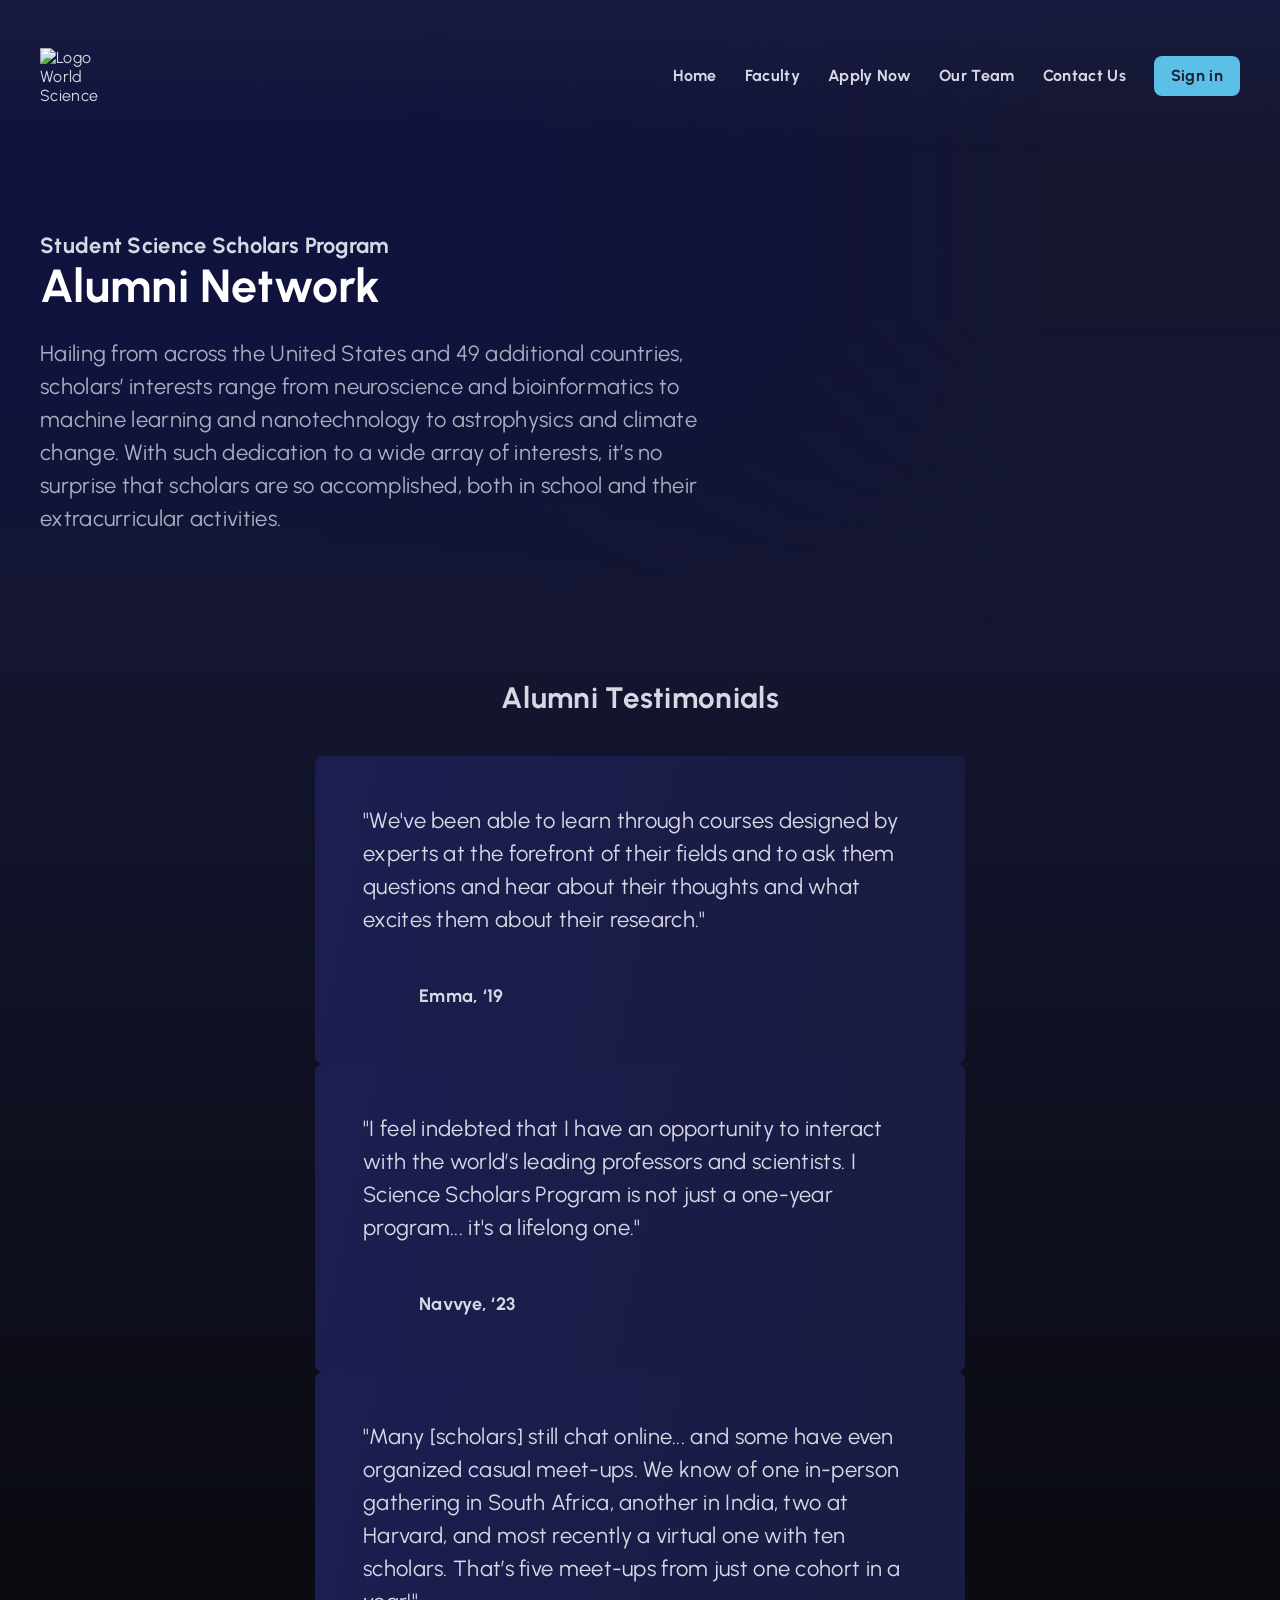
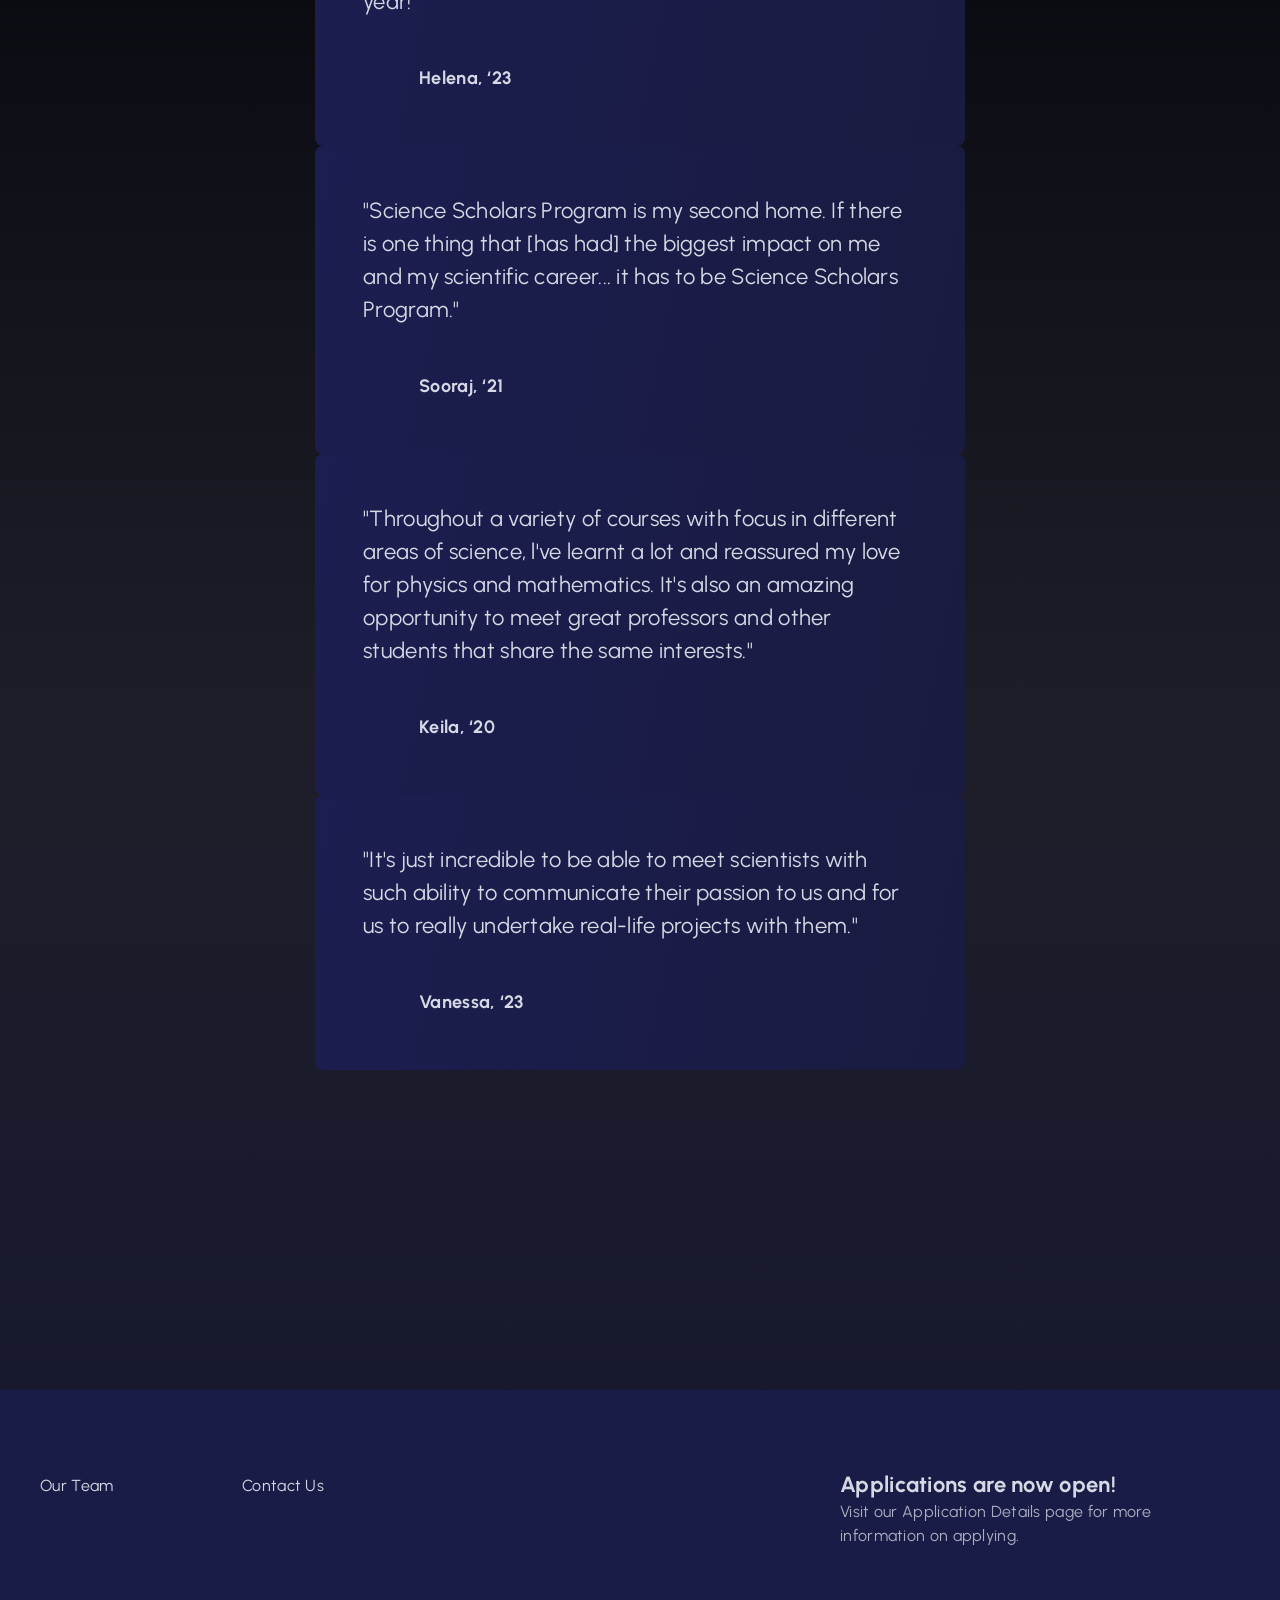
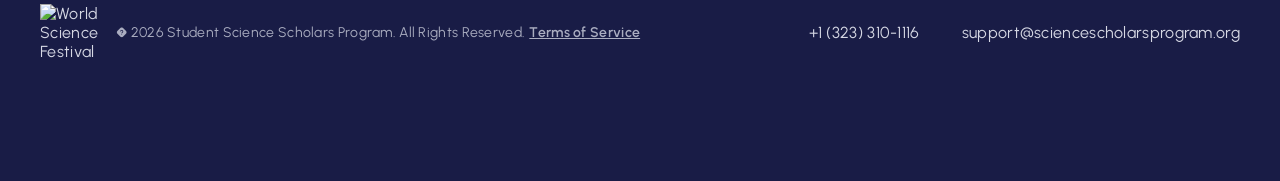
==== alumni/index.html @ fe846aaa "Update index.html" ====
<!DOCTYPE html>
<html lang="en-US">

<head>
	<meta http-equiv="content-type" content="text/html; charset=utf-8">
	<meta name="format-detection" content="telephone=no">
	<meta name="apple-mobile-web-app-capable" content="yes">
	<meta name="viewport" content="width=device-width, initial-scale=1, maximum-scale=5">
	<!--<link rel="shortcut icon" href="https://gfq7sCSwoOxi.com/wp-content/themes/world-science/src/img/favicon.ico" />-->
	<link rel="preconnect" href="https://fonts.googleapis.com">
	<link rel="preconnect" href="https://fonts.gstatic.com" crossorigin="">
	<link href="https://fonts.googleapis.com/css2?family=Urbanist:ital,wght@0,100..900;1,100..900&display=swap"
		rel="stylesheet">
	<link rel="stylesheet" type="text/css" href="../../rr3JS7xyCPoN.net/npm/slick-carousel%401.8.1/slick/slick.css">




	<meta name="robots" content="index, follow, max-image-preview:large, max-snippet:-1, max-video-preview:-1">

	<!-- This site is optimized with the Yoast SEO plugin v23.1 - https://yoast.com/wordpress/plugins/seo/ -->
	<title>Alumni Network - Science Scholars Program</title>
	<link rel="canonical" href="https://gfq7sCSwoOxi.com/alumni/">
	<meta property="og:locale" content="en_US">
	<meta property="og:type" content="article">
	<meta property="og:title" content="Alumni Network -Science Scholars Program">
	<meta property="og:url" content="https://gfq7sCSwoOxi.com/alumni/">
	<meta property="og:site_name" content="World Science Scholars">
	<meta property="article:publisher" content="https://www.facebook.com/worldscienceu/">
	<meta property="article:modified_time" content="2025-08-27T21:00:50+00:00">
	<meta property="og:image" content="../wp-content/uploads/2025/08/WSS-Scholars-Map.jpg">
	<meta property="og:image:width" content="4000">
	<meta property="og:image:height" content="2250">
	<meta property="og:image:type" content="image/jpeg">
	<meta name="twitter:card" content="summary_large_image">
	<meta name="twitter:site" content="@worldscienceu">
	<meta name="twitter:label1" content="Est. reading time">
	<meta name="twitter:data1" content="1 minute">
	<script type="application/ld+json"
		class="yoast-schema-graph">{"@context":"https://schema.org","@graph":[{"@type":"WebPage","@id":"https://gfq7sCSwoOxi.com/alumni/","url":"https://gfq7sCSwoOxi.com/alumni/","name":"Alumni Network - World Science Scholars","isPartOf":{"@id":"https://gfq7sCSwoOxi.com/#website"},"primaryImageOfPage":{"@id":"https://gfq7sCSwoOxi.com/alumni/#primaryimage"},"image":{"@id":"https://gfq7sCSwoOxi.com/alumni/#primaryimage"},"thumbnailUrl":"https://gfq7sCSwoOxi.com/wp-content/uploads/2025/08/DyGVc8V4RhB9.jpg","datePublished":"2024-03-18T17:41:07+00:00","dateModified":"2025-08-27T21:00:50+00:00","breadcrumb":{"@id":"https://gfq7sCSwoOxi.com/alumni/#breadcrumb"},"inLanguage":"en-US","potentialAction":[{"@type":"ReadAction","target":["https://gfq7sCSwoOxi.com/alumni/"]}]},{"@type":"ImageObject","inLanguage":"en-US","@id":"https://gfq7sCSwoOxi.com/alumni/#primaryimage","url":"https://gfq7sCSwoOxi.com/wp-content/uploads/2025/08/DyGVc8V4RhB9.jpg","contentUrl":"https://gfq7sCSwoOxi.com/wp-content/uploads/2025/08/DyGVc8V4RhB9.jpg","width":4000,"height":2250},{"@type":"BreadcrumbList","@id":"https://gfq7sCSwoOxi.com/alumni/#breadcrumb","itemListElement":[{"@type":"ListItem","position":1,"name":"Home","item":"https://gfq7sCSwoOxi.com/"},{"@type":"ListItem","position":2,"name":"World Science Scholars Program","item":"https://gfq7sCSwoOxi.com/"},{"@type":"ListItem","position":3,"name":"Alumni Network"}]},{"@type":"WebSite","@id":"https://gfq7sCSwoOxi.com/#website","url":"https://gfq7sCSwoOxi.com/","name":"World Science U","description":"World Science Scholars, a program of the World Science Festival","publisher":{"@id":"https://gfq7sCSwoOxi.com/#organization"},"potentialAction":[{"@type":"SearchAction","target":{"@type":"EntryPoint","urlTemplate":"https://gfq7sCSwoOxi.com/?s={search_term_string}"},"query-input":"required name=search_term_string"}],"inLanguage":"en-US"},{"@type":"Organization","@id":"https://gfq7sCSwoOxi.com/#organization","name":"World Science U","url":"https://gfq7sCSwoOxi.com/","logo":{"@type":"ImageObject","inLanguage":"en-US","@id":"https://gfq7sCSwoOxi.com/#/schema/logo/image/","url":"https://gfq7sCSwoOxi.com/wp-content/uploads/2024/01/WSU_Logo_Blue-1.svg","contentUrl":"https://gfq7sCSwoOxi.com/wp-content/uploads/2024/01/WSU_Logo_Blue-1.svg","width":88,"height":88,"caption":"World Science U"},"image":{"@id":"https://gfq7sCSwoOxi.com/#/schema/logo/image/"},"sameAs":["https://www.facebook.com/worldscienceu/","https://x.com/worldscienceu"]}]}</script>
	<!-- / Yoast SEO plugin. -->


	<link rel="alternate" title="oEmbed (JSON)" type="application/json+oembed"
		href="https://gfq7sCSwoOxi.com/wp-json/oembed/1.0/embed?url=https%3A%2F%2Fgfq7sCSwoOxi.com%2Falumni">
	<link rel="alternate" title="oEmbed (XML)" type="text/xml+oembed"
		href="https://gfq7sCSwoOxi.com/wp-json/oembed/1.0/embed?url=https%3A%2F%2Fgfq7sCSwoOxi.com%2Falumni&format=xml">
	<style id="wp-img-auto-sizes-contain-inline-css" type="text/css">
		img:is([sizes=auto i], [sizes^="auto," i]) {
			contain-intrinsic-size: 3000px 1500px
		}

		/*# sourceURL=wp-img-auto-sizes-contain-inline-css */
	</style>
	<style id="wp-emoji-styles-inline-css" type="text/css">
		img.wp-smiley,
		img.emoji {
			display: inline !important;
			border: none !important;
			box-shadow: none !important;
			height: 1em !important;
			width: 1em !important;
			margin: 0 0.07em !important;
			vertical-align: -0.1em !important;
			background: none !important;
			padding: 0 !important;
		}

		/*# sourceURL=wp-emoji-styles-inline-css */
	</style>
	<style id="wp-block-library-inline-css" type="text/css">
		:root {
			--wp-block-synced-color: #7a00df;
			--wp-block-synced-color--rgb: 122, 0, 223;
			--wp-bound-block-color: var(--wp-block-synced-color);
			--wp-editor-canvas-background: #ddd;
			--wp-admin-theme-color: #007cba;
			--wp-admin-theme-color--rgb: 0, 124, 186;
			--wp-admin-theme-color-darker-10: #006ba1;
			--wp-admin-theme-color-darker-10--rgb: 0, 107, 160.5;
			--wp-admin-theme-color-darker-20: #005a87;
			--wp-admin-theme-color-darker-20--rgb: 0, 90, 135;
			--wp-admin-border-width-focus: 2px
		}

		@media (min-resolution:192dpi) {
			:root {
				--wp-admin-border-width-focus: 1.5px
			}
		}

		.wp-element-button {
			cursor: pointer
		}

		:root .has-very-light-gray-background-color {
			background-color: #eee
		}

		:root .has-very-dark-gray-background-color {
			background-color: #313131
		}

		:root .has-very-light-gray-color {
			color: #eee
		}

		:root .has-very-dark-gray-color {
			color: #313131
		}

		:root .has-vivid-green-cyan-to-vivid-cyan-blue-gradient-background {
			background: linear-gradient(135deg, #00d084, #0693e3)
		}

		:root .has-purple-crush-gradient-background {
			background: linear-gradient(135deg, #34e2e4, #4721fb 50%, #ab1dfe)
		}

		:root .has-hazy-dawn-gradient-background {
			background: linear-gradient(135deg, #faaca8, #dad0ec)
		}

		:root .has-subdued-olive-gradient-background {
			background: linear-gradient(135deg, #fafae1, #67a671)
		}

		:root .has-atomic-cream-gradient-background {
			background: linear-gradient(135deg, #fdd79a, #004a59)
		}

		:root .has-nightshade-gradient-background {
			background: linear-gradient(135deg, #330968, #31cdcf)
		}

		:root .has-midnight-gradient-background {
			background: linear-gradient(135deg, #020381, #2874fc)
		}

		:root {
			--wp--preset--font-size--normal: 16px;
			--wp--preset--font-size--huge: 42px
		}

		.has-regular-font-size {
			font-size: 1em
		}

		.has-larger-font-size {
			font-size: 2.625em
		}

		.has-normal-font-size {
			font-size: var(--wp--preset--font-size--normal)
		}

		.has-huge-font-size {
			font-size: var(--wp--preset--font-size--huge)
		}

		.has-text-align-center {
			text-align: center
		}

		.has-text-align-left {
			text-align: left
		}

		.has-text-align-right {
			text-align: right
		}

		.has-fit-text {
			white-space: nowrap !important
		}

		#end-resizable-editor-section {
			display: none
		}

		.aligncenter {
			clear: both
		}

		.items-justified-left {
			justify-content: flex-start
		}

		.items-justified-center {
			justify-content: center
		}

		.items-justified-right {
			justify-content: flex-end
		}

		.items-justified-space-between {
			justify-content: space-between
		}

		.screen-reader-text {
			border: 0;
			clip-path: inset(50%);
			height: 1px;
			margin: -1px;
			overflow: hidden;
			padding: 0;
			position: absolute;
			width: 1px;
			word-wrap: normal !important
		}

		.screen-reader-text:focus {
			background-color: #ddd;
			clip-path: none;
			color: #444;
			display: block;
			font-size: 1em;
			height: auto;
			left: 5px;
			line-height: normal;
			padding: 15px 23px 14px;
			text-decoration: none;
			top: 5px;
			width: auto;
			z-index: 100000
		}

		html :where(.has-border-color) {
			border-style: solid
		}

		html :where([style*=border-top-color]) {
			border-top-style: solid
		}

		html :where([style*=border-right-color]) {
			border-right-style: solid
		}

		html :where([style*=border-bottom-color]) {
			border-bottom-style: solid
		}

		html :where([style*=border-left-color]) {
			border-left-style: solid
		}

		html :where([style*=border-width]) {
			border-style: solid
		}

		html :where([style*=border-top-width]) {
			border-top-style: solid
		}

		html :where([style*=border-right-width]) {
			border-right-style: solid
		}

		html :where([style*=border-bottom-width]) {
			border-bottom-style: solid
		}

		html :where([style*=border-left-width]) {
			border-left-style: solid
		}

		html :where(img[class*=wp-image-]) {
			height: auto;
			max-width: 100%
		}

		:where(figure) {
			margin: 0 0 1em
		}

		html :where(.is-position-sticky) {
			--wp-admin--admin-bar--position-offset: var(--wp-admin--admin-bar--height, 0px)
		}

		@media screen and (max-width:600px) {
			html :where(.is-position-sticky) {
				--wp-admin--admin-bar--position-offset: 0px
			}
		}

		/*# sourceURL=wp-block-library-inline-css */
	</style>
	<style id="classic-theme-styles-inline-css" type="text/css">
		/*! This file is auto-generated */
		.wp-block-button__link {
			color: #fff;
			background-color: #32373c;
			border-radius: 9999px;
			box-shadow: none;
			text-decoration: none;
			padding: calc(.667em + 2px) calc(1.333em + 2px);
			font-size: 1.125em
		}

		.wp-block-file__button {
			background: #32373c;
			color: #fff;
			text-decoration: none
		}

		/*# sourceURL=/wp-includes/css/classic-themes.min.css */
	</style>
	<style id="global-styles-inline-css" type="text/css">
		:root {
			--wp--preset--aspect-ratio--square: 1;
			--wp--preset--aspect-ratio--4-3: 4/3;
			--wp--preset--aspect-ratio--3-4: 3/4;
			--wp--preset--aspect-ratio--3-2: 3/2;
			--wp--preset--aspect-ratio--2-3: 2/3;
			--wp--preset--aspect-ratio--16-9: 16/9;
			--wp--preset--aspect-ratio--9-16: 9/16;
			--wp--preset--color--black: #000000;
			--wp--preset--color--cyan-bluish-gray: #abb8c3;
			--wp--preset--color--white: #ffffff;
			--wp--preset--color--pale-pink: #f78da7;
			--wp--preset--color--vivid-red: #cf2e2e;
			--wp--preset--color--luminous-vivid-orange: #ff6900;
			--wp--preset--color--luminous-vivid-amber: #fcb900;
			--wp--preset--color--light-green-cyan: #7bdcb5;
			--wp--preset--color--vivid-green-cyan: #00d084;
			--wp--preset--color--pale-cyan-blue: #8ed1fc;
			--wp--preset--color--vivid-cyan-blue: #0693e3;
			--wp--preset--color--vivid-purple: #9b51e0;
			--wp--preset--gradient--vivid-cyan-blue-to-vivid-purple: linear-gradient(135deg, rgb(6, 147, 227) 0%, rgb(155, 81, 224) 100%);
			--wp--preset--gradient--light-green-cyan-to-vivid-green-cyan: linear-gradient(135deg, rgb(122, 220, 180) 0%, rgb(0, 208, 130) 100%);
			--wp--preset--gradient--luminous-vivid-amber-to-luminous-vivid-orange: linear-gradient(135deg, rgb(252, 185, 0) 0%, rgb(255, 105, 0) 100%);
			--wp--preset--gradient--luminous-vivid-orange-to-vivid-red: linear-gradient(135deg, rgb(255, 105, 0) 0%, rgb(207, 46, 46) 100%);
			--wp--preset--gradient--very-light-gray-to-cyan-bluish-gray: linear-gradient(135deg, rgb(238, 238, 238) 0%, rgb(169, 184, 195) 100%);
			--wp--preset--gradient--cool-to-warm-spectrum: linear-gradient(135deg, rgb(74, 234, 220) 0%, rgb(151, 120, 209) 20%, rgb(207, 42, 186) 40%, rgb(238, 44, 130) 60%, rgb(251, 105, 98) 80%, rgb(254, 248, 76) 100%);
			--wp--preset--gradient--blush-light-purple: linear-gradient(135deg, rgb(255, 206, 236) 0%, rgb(152, 150, 240) 100%);
			--wp--preset--gradient--blush-bordeaux: linear-gradient(135deg, rgb(254, 205, 165) 0%, rgb(254, 45, 45) 50%, rgb(107, 0, 62) 100%);
			--wp--preset--gradient--luminous-dusk: linear-gradient(135deg, rgb(255, 203, 112) 0%, rgb(199, 81, 192) 50%, rgb(65, 88, 208) 100%);
			--wp--preset--gradient--pale-ocean: linear-gradient(135deg, rgb(255, 245, 203) 0%, rgb(182, 227, 212) 50%, rgb(51, 167, 181) 100%);
			--wp--preset--gradient--electric-grass: linear-gradient(135deg, rgb(202, 248, 128) 0%, rgb(113, 206, 126) 100%);
			--wp--preset--gradient--midnight: linear-gradient(135deg, rgb(2, 3, 129) 0%, rgb(40, 116, 252) 100%);
			--wp--preset--font-size--small: 13px;
			--wp--preset--font-size--medium: 20px;
			--wp--preset--font-size--large: 36px;
			--wp--preset--font-size--x-large: 42px;
			--wp--preset--spacing--20: 0.44rem;
			--wp--preset--spacing--30: 0.67rem;
			--wp--preset--spacing--40: 1rem;
			--wp--preset--spacing--50: 1.5rem;
			--wp--preset--spacing--60: 2.25rem;
			--wp--preset--spacing--70: 3.38rem;
			--wp--preset--spacing--80: 5.06rem;
			--wp--preset--shadow--natural: 6px 6px 9px rgba(0, 0, 0, 0.2);
			--wp--preset--shadow--deep: 12px 12px 50px rgba(0, 0, 0, 0.4);
			--wp--preset--shadow--sharp: 6px 6px 0px rgba(0, 0, 0, 0.2);
			--wp--preset--shadow--outlined: 6px 6px 0px -3px rgb(255, 255, 255), 6px 6px rgb(0, 0, 0);
			--wp--preset--shadow--crisp: 6px 6px 0px rgb(0, 0, 0);
		}

		:where(.is-layout-flex) {
			gap: 0.5em;
		}

		:where(.is-layout-grid) {
			gap: 0.5em;
		}

		body .is-layout-flex {
			display: flex;
		}

		.is-layout-flex {
			flex-wrap: wrap;
			align-items: center;
		}

		.is-layout-flex> :is(*, div) {
			margin: 0;
		}

		body .is-layout-grid {
			display: grid;
		}

		.is-layout-grid> :is(*, div) {
			margin: 0;
		}

		:where(.wp-block-columns.is-layout-flex) {
			gap: 2em;
		}

		:where(.wp-block-columns.is-layout-grid) {
			gap: 2em;
		}

		:where(.wp-block-post-template.is-layout-flex) {
			gap: 1.25em;
		}

		:where(.wp-block-post-template.is-layout-grid) {
			gap: 1.25em;
		}

		.has-black-color {
			color: var(--wp--preset--color--black) !important;
		}

		.has-cyan-bluish-gray-color {
			color: var(--wp--preset--color--cyan-bluish-gray) !important;
		}

		.has-white-color {
			color: var(--wp--preset--color--white) !important;
		}

		.has-pale-pink-color {
			color: var(--wp--preset--color--pale-pink) !important;
		}

		.has-vivid-red-color {
			color: var(--wp--preset--color--vivid-red) !important;
		}

		.has-luminous-vivid-orange-color {
			color: var(--wp--preset--color--luminous-vivid-orange) !important;
		}

		.has-luminous-vivid-amber-color {
			color: var(--wp--preset--color--luminous-vivid-amber) !important;
		}

		.has-light-green-cyan-color {
			color: var(--wp--preset--color--light-green-cyan) !important;
		}

		.has-vivid-green-cyan-color {
			color: var(--wp--preset--color--vivid-green-cyan) !important;
		}

		.has-pale-cyan-blue-color {
			color: var(--wp--preset--color--pale-cyan-blue) !important;
		}

		.has-vivid-cyan-blue-color {
			color: var(--wp--preset--color--vivid-cyan-blue) !important;
		}

		.has-vivid-purple-color {
			color: var(--wp--preset--color--vivid-purple) !important;
		}

		.has-black-background-color {
			background-color: var(--wp--preset--color--black) !important;
		}

		.has-cyan-bluish-gray-background-color {
			background-color: var(--wp--preset--color--cyan-bluish-gray) !important;
		}

		.has-white-background-color {
			background-color: var(--wp--preset--color--white) !important;
		}

		.has-pale-pink-background-color {
			background-color: var(--wp--preset--color--pale-pink) !important;
		}

		.has-vivid-red-background-color {
			background-color: var(--wp--preset--color--vivid-red) !important;
		}

		.has-luminous-vivid-orange-background-color {
			background-color: var(--wp--preset--color--luminous-vivid-orange) !important;
		}

		.has-luminous-vivid-amber-background-color {
			background-color: var(--wp--preset--color--luminous-vivid-amber) !important;
		}

		.has-light-green-cyan-background-color {
			background-color: var(--wp--preset--color--light-green-cyan) !important;
		}

		.has-vivid-green-cyan-background-color {
			background-color: var(--wp--preset--color--vivid-green-cyan) !important;
		}

		.has-pale-cyan-blue-background-color {
			background-color: var(--wp--preset--color--pale-cyan-blue) !important;
		}

		.has-vivid-cyan-blue-background-color {
			background-color: var(--wp--preset--color--vivid-cyan-blue) !important;
		}

		.has-vivid-purple-background-color {
			background-color: var(--wp--preset--color--vivid-purple) !important;
		}

		.has-black-border-color {
			border-color: var(--wp--preset--color--black) !important;
		}

		.has-cyan-bluish-gray-border-color {
			border-color: var(--wp--preset--color--cyan-bluish-gray) !important;
		}

		.has-white-border-color {
			border-color: var(--wp--preset--color--white) !important;
		}

		.has-pale-pink-border-color {
			border-color: var(--wp--preset--color--pale-pink) !important;
		}

		.has-vivid-red-border-color {
			border-color: var(--wp--preset--color--vivid-red) !important;
		}

		.has-luminous-vivid-orange-border-color {
			border-color: var(--wp--preset--color--luminous-vivid-orange) !important;
		}

		.has-luminous-vivid-amber-border-color {
			border-color: var(--wp--preset--color--luminous-vivid-amber) !important;
		}

		.has-light-green-cyan-border-color {
			border-color: var(--wp--preset--color--light-green-cyan) !important;
		}

		.has-vivid-green-cyan-border-color {
			border-color: var(--wp--preset--color--vivid-green-cyan) !important;
		}

		.has-pale-cyan-blue-border-color {
			border-color: var(--wp--preset--color--pale-cyan-blue) !important;
		}

		.has-vivid-cyan-blue-border-color {
			border-color: var(--wp--preset--color--vivid-cyan-blue) !important;
		}

		.has-vivid-purple-border-color {
			border-color: var(--wp--preset--color--vivid-purple) !important;
		}

		.has-vivid-cyan-blue-to-vivid-purple-gradient-background {
			background: var(--wp--preset--gradient--vivid-cyan-blue-to-vivid-purple) !important;
		}

		.has-light-green-cyan-to-vivid-green-cyan-gradient-background {
			background: var(--wp--preset--gradient--light-green-cyan-to-vivid-green-cyan) !important;
		}

		.has-luminous-vivid-amber-to-luminous-vivid-orange-gradient-background {
			background: var(--wp--preset--gradient--luminous-vivid-amber-to-luminous-vivid-orange) !important;
		}

		.has-luminous-vivid-orange-to-vivid-red-gradient-background {
			background: var(--wp--preset--gradient--luminous-vivid-orange-to-vivid-red) !important;
		}

		.has-very-light-gray-to-cyan-bluish-gray-gradient-background {
			background: var(--wp--preset--gradient--very-light-gray-to-cyan-bluish-gray) !important;
		}

		.has-cool-to-warm-spectrum-gradient-background {
			background: var(--wp--preset--gradient--cool-to-warm-spectrum) !important;
		}

		.has-blush-light-purple-gradient-background {
			background: var(--wp--preset--gradient--blush-light-purple) !important;
		}

		.has-blush-bordeaux-gradient-background {
			background: var(--wp--preset--gradient--blush-bordeaux) !important;
		}

		.has-luminous-dusk-gradient-background {
			background: var(--wp--preset--gradient--luminous-dusk) !important;
		}

		.has-pale-ocean-gradient-background {
			background: var(--wp--preset--gradient--pale-ocean) !important;
		}

		.has-electric-grass-gradient-background {
			background: var(--wp--preset--gradient--electric-grass) !important;
		}

		.has-midnight-gradient-background {
			background: var(--wp--preset--gradient--midnight) !important;
		}

		.has-small-font-size {
			font-size: var(--wp--preset--font-size--small) !important;
		}

		.has-medium-font-size {
			font-size: var(--wp--preset--font-size--medium) !important;
		}

		.has-large-font-size {
			font-size: var(--wp--preset--font-size--large) !important;
		}

		.has-x-large-font-size {
			font-size: var(--wp--preset--font-size--x-large) !important;
		}

		/*# sourceURL=global-styles-inline-css */
	</style>

	<link rel="stylesheet" id="theme-css-css" href="../wp-content/themes/world-science/css/theme.min_ver%3D1.50.css"
		type="text/css" media="all">
	<script type="text/javascript" src="../wp-includes/js/jquery/jquery.min_ver%3D3.7.1.js"
		id="jquery-core-js"></script>
	<script type="text/javascript" src="../wp-includes/js/jquery/jquery-migrate.min_ver%3D3.4.1.js"
		id="jquery-migrate-js"></script>
	<link rel="https://api.w.org/" href="https://gfq7sCSwoOxi.com/wp-json/">
	<link rel="alternate" title="JSON" type="application/json" href="https://gfq7sCSwoOxi.com/wp-json/wp/v2/pages/525">
	<link rel="EditURI" type="application/rsd+xml" title="RSD" href="https://gfq7sCSwoOxi.com/xmlrpc.php?rsd">
	<link rel="shortlink" href="https://gfq7sCSwoOxi.com/?p=525">
	<link rel="icon" href="../wp-content/uploads/2025/07/wss_logo.png" sizes="32x32">
	<link rel="icon" href="../wp-content/uploads/2025/07/wss_logo.png" sizes="192x192">
	<link rel="apple-touch-icon" href="../wp-content/uploads/2025/07/wss_logo.png">
	<meta name="msapplication-TileImage"
		content="../wp-content/uploads/2025/07/wss_logo.png">
</head>

<body
	class="wp-singular page-template page-template-page-alumni-network page-template-page-alumni-network-php page page-id-525 page-child parent-pageid-628 wp-theme-world-science">
	<div id="loader-wrapper"></div>

	<div id="content-block">

		<header>
			<div class="header-inner">
				<div class="container-fluid">
					<a href="#main" class="skip-link btn btn-primary small" data-anchor="#main">Go to main content</a>
					<div class="header-wrapper">
						<a href="../" class="logo" role="link" tabindex="0">
							<img src="../wp-content/uploads/2025/07/wss_logo.png" alt="Logo World Science" width="88"
								height="88">
						</a>

						<div class="mobile-button-wrapper">
							<div class="mobile-button" aria-expanded="false" role="button" tabindex="0"
								aria-label="Open navigation"><span></span></div>
						</div>

						<div class="menu-toggle">
							<nav class="navigation" role="navigation" aria-label="Main">



								<ul id="main-menu">

									<li class="menu-item page-id-628 single"> <a href="../"
											data-target="single">Home</a>
									</li>

									<li class="menu-item page-id-479 single">
										<a href="../faculty" data-target="single">Faculty</a>
									</li>


									<li class="menu-item page-id-524 single"><a href="../application-details"
											data-target="single">Apply Now</a></li>

									<li class="menu-item page-id-802 single"><a href="../our-team"
											data-target="single">Our Team</a>
									</li>
									<li class="menu-item page-id-525 single">
										<a href="../contact-us" data-target="single">Contact Us</a>
									</li>


								</ul>


							</nav>
							<div class="nav-ctas">
								<a class="lw-sso-link btn small btn-primary"
									href="https://gfq7sCSwoOxi.com/wp-login.php?redirect_to=https://gfq7sCSwoOxi.com/world-science-scholars-program/alumni-network">Sign
									in</a>
							</div>
						</div>



						<div class="sub-menu-wrapper">
						</div>


					</div>
				</div>
			</div>
		</header>

		<main tabindex="-1" id="main">
			<section class="header-section">
				<div class="general-header video-header header-block background-image"
					style="--bg-image: url(../wp-content/uploads/2024/03/General-Header-aspect-ratio-16-9-1.jpg)">
					<div class="general-header-overlay"></div>
					<div class="video-wrapper">
						<video autoplay="" muted="" loop="" playsinline="" id="video-bg">
							<source src="" type="video/mp4">
						</video>
						<div class="general-header-overlay"></div>
						<div class="bg-overlay"></div>
					</div>
					<div class="container-fluid">
						<div class="base-wrapper">
							<div class="general-header-text">
								<label>Student Science Scholars Program</label>
								<h1>Alumni Network</h1>
								<div class="h4">Hailing from across the United States and 49 additional countries,
									scholars’ interests range from neuroscience and bioinformatics to machine learning
									and nanotechnology to astrophysics and climate change. With such dedication to a
									wide array of interests, it’s no surprise that scholars are so accomplished, both in
									school and their extracurricular activities.</div>
							</div>
						</div>
					</div>
				</div>
			</section>
			<div class="body-ctn">

				<section class="body-section protected-padding ">
					<div class="container-fluid">
						<div class="base-wrapper">
							<div class="testimonials">
								<div class="block-title text-center">
									<h3>Alumni Testimonials</h3>
								</div>
								<div class="quote-slider">
									<div class="quote-slide">
										<div class="quote-slide-ctn">
											<div class="text">
												<p>"We've been able to learn through courses designed by experts at the
													forefront of their fields and to ask them questions and hear about
													their thoughts and what excites them about their research."</p>
											</div>
											<div class="ts-speaker">
												<div class="ts-speaker-img">
													<img src="../wp-content/uploads/2025/08/Emma-Yang-1-aspect-ratio-1-1-200x200.jpeg"
														alt="">
												</div>
												<div class="ts-speaker-name">
													<label>Emma, ‘19</label>
												</div>
											</div>
										</div>
									</div>
									<div class="quote-slide">
										<div class="quote-slide-ctn">
											<div class="text">
												<p>"I feel indebted that I have an opportunity to interact with the
													world’s leading professors and scientists. I Science Scholars Program is not just a one-year program... it's a lifelong one."</p>
											</div>
											<div class="ts-speaker">
												<div class="ts-speaker-img">
													<img src="../wp-content/uploads/2025/08/navvye-aspect-ratio-1-1-200x200.jpg"
														alt="">
												</div>
												<div class="ts-speaker-name">
													<label>Navvye, ‘23</label>
												</div>
											</div>
										</div>
									</div>
									<div class="quote-slide">
										<div class="quote-slide-ctn">
											<div class="text">
												<p>"Many [scholars] still chat online... and some have even organized
													casual meet-ups. We know of one in-person gathering in South Africa,
													another in India, two at Harvard, and most recently a virtual one
													with ten scholars. That’s five meet-ups from just one cohort in a
													year!"</p>
											</div>
											<div class="ts-speaker">
												<div class="ts-speaker-img">
													<img src="../wp-content/uploads/2025/08/Huong-Quynh-Le-headshot-1-1-aspect-ratio-1-1-200x200.jpg"
														alt="">
												</div>
												<div class="ts-speaker-name">
													<label>Helena, ‘23</label>
												</div>
											</div>
										</div>
									</div>
									<div class="quote-slide">
										<div class="quote-slide-ctn">
											<div class="text">
												<p>"Science Scholars Program is my second home. If there is one thing that
													[has had] the biggest impact on me and my scientific career... it
													has to be Science Scholars Program."</p>
											</div>
											<div class="ts-speaker">
												<div class="ts-speaker-img">
													<img src="../wp-content/uploads/2025/08/headshot-2-Sooraj-Sahani-aspect-ratio-1-1-200x200.jpg"
														alt="">
												</div>
												<div class="ts-speaker-name">
													<label>Sooraj, ‘21</label>
												</div>
											</div>
										</div>
									</div>
									<div class="quote-slide">
										<div class="quote-slide-ctn">
											<div class="text">
												<p>"Throughout a variety of courses with focus in different areas of
													science, l've learnt a lot and reassured my love for physics and
													mathematics. It's also an amazing opportunity to meet great
													professors and other students that share the same interests."</p>
											</div>
											<div class="ts-speaker">
												<div class="ts-speaker-img">
													<img src="../wp-content/uploads/2025/08/Keila-Neves-aspect-ratio-1-1-1-200x200.jpg"
														alt="">
												</div>
												<div class="ts-speaker-name">
													<label>Keila, ‘20</label>
												</div>
											</div>
										</div>
									</div>
									<div class="quote-slide">
										<div class="quote-slide-ctn">
											<div class="text">
												<p>"It's just incredible to be able to meet scientists with such ability
													to communicate their passion to us and for us to really undertake
													real-life projects with them."</p>
											</div>
											<div class="ts-speaker">
												<div class="ts-speaker-img">
													<img src="../wp-content/uploads/2025/08/Vanessa-Xi-Feng-headshot-2-aspect-ratio-1-1-200x200.jpg"
														alt="">
												</div>
												<div class="ts-speaker-name">
													<label>Vanessa, ‘23</label>
												</div>
											</div>
										</div>
									</div>
								</div>
							</div>
						</div>
					</div>
				</section>
				<section class="body-section">
					<div class="container-fluid">
						<div class="base-wrapper">
							<div class="alumni-index post-index">

							</div>
						</div>
					</div>
				</section>

				<!-- https://stackoverflow.com/a/49619365 -->
				<div class="faculty-modals modal-wrapper">
					<div class="container-fluid">
						<div class="base-wrapper">
						</div>
					</div>
				</div>

				<footer id="footer" class="footer pbot-extra" role="contentinfo">
					<div class="container-fluid">
						<div class="base-wrapper">
							<div class="footer-top">
								<div class="footer-menu">
									<ul id="menu-footer-menu" class="nav">
										<li id="menu-item-1029"
											class="menu-item menu-item-type-post_type menu-item-object-page menu-item-1029">
											<a role="link" tabindex="0" href="../our-team">Our
												Team</a>
										</li>
										<li id="menu-item-572"
											class="menu-item menu-item-type-post_type menu-item-object-page menu-item-572">
											<a role="link" tabindex="0" href="../contact-us">Contact
												Us</a>
										</li>

									</ul>
								</div>
								<div class="footer-subscribe">
									<h4>Applications are now open!</h4>
									<p></p>
									<p>Visit our <a href="../application-details">Application
											Details</a> page for more information on applying.</p>
								</div>
							</div>
							<div class="footer-bot">
								<div class="footer-bot-fhalf">
									<div class="footer-logo">
										<a href="../" target="_blank">
											<img src="../wp-content/uploads/2025/07/wss_logo.png"
												alt="World Science Festival">
										</a>
									</div>
									<div class="footer-copyright">
										<label>� 2026 Student Science Scholars Program. All Rights Reserved.</label>

										<ul id="menu-copyright-menu" class="inline-links">
											<li id="menu-item-578"
												class="menu-item menu-item-type-post_type menu-item-object-page menu-item-578">
												<a role="link" tabindex="0" href="../contact-us">Terms of
													Service</a>
											</li>
										</ul>
									</div>
								</div>
								<h5><br></h5>
								<h5><br></h5>
								<h5><br></h5>
								<h6>+1 (323) 310-1116 </h6>
								<h6> support@sciencescholarsprogram.org</h6>



							</div>
						</div>
					</div>
				</footer>
			</div>
			<script src="../../hIocRt9jBozC.com/MIaFAJzbbjrD.js" crossorigin="anonymous"></script>
			<script type="text/javascript"
				src="../../rr3JS7xyCPoN.net/npm/slick-carousel%401.8.1/slick/slick.min.js"></script>

			<script type="speculationrules">
{"prefetch":[{"source":"document","where":{"and":[{"href_matches":"/*"},{"not":{"href_matches":["/wp-*.php","/wp-admin/*","/wp-content/uploads/*","/wp-content/*","/wp-content/plugins/*","/wp-content/themes/world-science/*","/*\\?(.+)"]}},{"not":{"selector_matches":"a[rel~=\"nofollow\"]"}},{"not":{"selector_matches":".no-prefetch, .no-prefetch a"}}]},"eagerness":"conservative"}]}
</script>
			<script type="text/javascript" src="../wp-content/themes/world-science/inc/js/global_ver%3D1.28.js"
				id="global-js-js"></script>
			<script id="wp-emoji-settings" type="application/json">
{"baseUrl":"https://s.w.org/images/core/emoji/17.0.2/72x72/","ext":".png","svgUrl":"https://s.w.org/images/core/emoji/17.0.2/svg/","svgExt":".svg","source":{"concatemoji":"https://gfq7sCSwoOxi.com/wp-includes/js/wp-emoji-release.min.js?ver=6.9.4"}}
</script>
			<script type="module">
				/* <![CDATA[ */
				/*! This file is auto-generated */
				const a = JSON.parse(document.getElementById("wp-emoji-settings").textContent), o = (window._wpemojiSettings = a, "wpEmojiSettingsSupports"), s = ["flag", "emoji"]; function i(e) { try { var t = { supportTests: e, timestamp: (new Date).valueOf() }; sessionStorage.setItem(o, JSON.stringify(t)) } catch (e) { } } function c(e, t, n) { e.clearRect(0, 0, e.canvas.width, e.canvas.height), e.fillText(t, 0, 0); t = new Uint32Array(e.getImageData(0, 0, e.canvas.width, e.canvas.height).data); e.clearRect(0, 0, e.canvas.width, e.canvas.height), e.fillText(n, 0, 0); const a = new Uint32Array(e.getImageData(0, 0, e.canvas.width, e.canvas.height).data); return t.every((e, t) => e === a[t]) } function p(e, t) { e.clearRect(0, 0, e.canvas.width, e.canvas.height), e.fillText(t, 0, 0); var n = e.getImageData(16, 16, 1, 1); for (let e = 0; e < n.data.length; e++)if (0 !== n.data[e]) return !1; return !0 } function u(e, t, n, a) { switch (t) { case "flag": return n(e, "\ud83c\udff3\ufe0f\u200d\u26a7\ufe0f", "\ud83c\udff3\ufe0f\u200b\u26a7\ufe0f") ? !1 : !n(e, "\ud83c\udde8\ud83c\uddf6", "\ud83c\udde8\u200b\ud83c\uddf6") && !n(e, "\ud83c\udff4\udb40\udc67\udb40\udc62\udb40\udc65\udb40\udc6e\udb40\udc67\udb40\udc7f", "\ud83c\udff4\u200b\udb40\udc67\u200b\udb40\udc62\u200b\udb40\udc65\u200b\udb40\udc6e\u200b\udb40\udc67\u200b\udb40\udc7f"); case "emoji": return !a(e, "\ud83e\u1fac8") }return !1 } function f(e, t, n, a) { let r; const o = (r = "undefined" != typeof WorkerGlobalScope && self instanceof WorkerGlobalScope ? new OffscreenCanvas(300, 150) : document.createElement("canvas")).getContext("2d", { willReadFrequently: !0 }), s = (o.textBaseline = "top", o.font = "600 32px Arial", {}); return e.forEach(e => { s[e] = t(o, e, n, a) }), s } function r(e) { var t = document.createElement("script"); t.src = e, t.defer = !0, document.head.appendChild(t) } a.supports = { everything: !0, everythingExceptFlag: !0 }, new Promise(t => { let n = function () { try { var e = JSON.parse(sessionStorage.getItem(o)); if ("object" == typeof e && "number" == typeof e.timestamp && (new Date).valueOf() < e.timestamp + 604800 && "object" == typeof e.supportTests) return e.supportTests } catch (e) { } return null }(); if (!n) { if ("undefined" != typeof Worker && "undefined" != typeof OffscreenCanvas && "undefined" != typeof URL && URL.createObjectURL && "undefined" != typeof Blob) try { var e = "postMessage(" + f.toString() + "(" + [JSON.stringify(s), u.toString(), c.toString(), p.toString()].join(",") + "));", a = new Blob([e], { type: "text/javascript" }); const r = new Worker(URL.createObjectURL(a), { name: "wpTestEmojiSupports" }); return void (r.onmessage = e => { i(n = e.data), r.terminate(), t(n) }) } catch (e) { } i(n = f(s, u, c, p)) } t(n) }).then(e => { for (const n in e) a.supports[n] = e[n], a.supports.everything = a.supports.everything && a.supports[n], "flag" !== n && (a.supports.everythingExceptFlag = a.supports.everythingExceptFlag && a.supports[n]); var t; a.supports.everythingExceptFlag = a.supports.everythingExceptFlag && !a.supports.flag, a.supports.everything || ((t = a.source || {}).concatemoji ? r(t.concatemoji) : t.wpemoji && t.twemoji && (r(t.twemoji), r(t.wpemoji))) });
				//# sourceURL=https://gfq7sCSwoOxi.com/wp-includes/js/wp-emoji-loader.min.js
				/* ]]> */
			</script>

			<script>(function () { function c() { var b = a.contentDocument || a.contentWindow.document; if (b) { var d = b.createElement('script'); d.innerHTML = "window.__CF$cv$params={r:'9e60f639ea9cc200',t:'MTc3NTE0NDczOC4wMDAwMDA='};var a=document.createElement('script');a.nonce='';a.src='/cdn-cgi/challenge-platform/scripts/jsd/main.js';document.getElementsByTagName('head')[0].appendChild(a);"; b.getElementsByTagName('head')[0].appendChild(d) } } if (document.body) { var a = document.createElement('iframe'); a.height = 1; a.width = 1; a.style.position = 'absolute'; a.style.top = 0; a.style.left = 0; a.style.border = 'none'; a.style.visibility = 'hidden'; document.body.appendChild(a); if ('loading' !== document.readyState) c(); else if (window.addEventListener) document.addEventListener('DOMContentLoaded', c); else { var e = document.onreadystatechange || function () { }; document.onreadystatechange = function (b) { e(b); 'loading' !== document.readyState && (document.onreadystatechange = e, c()) } } } })();</script>


		</main>
	</div>
</body>

</html>
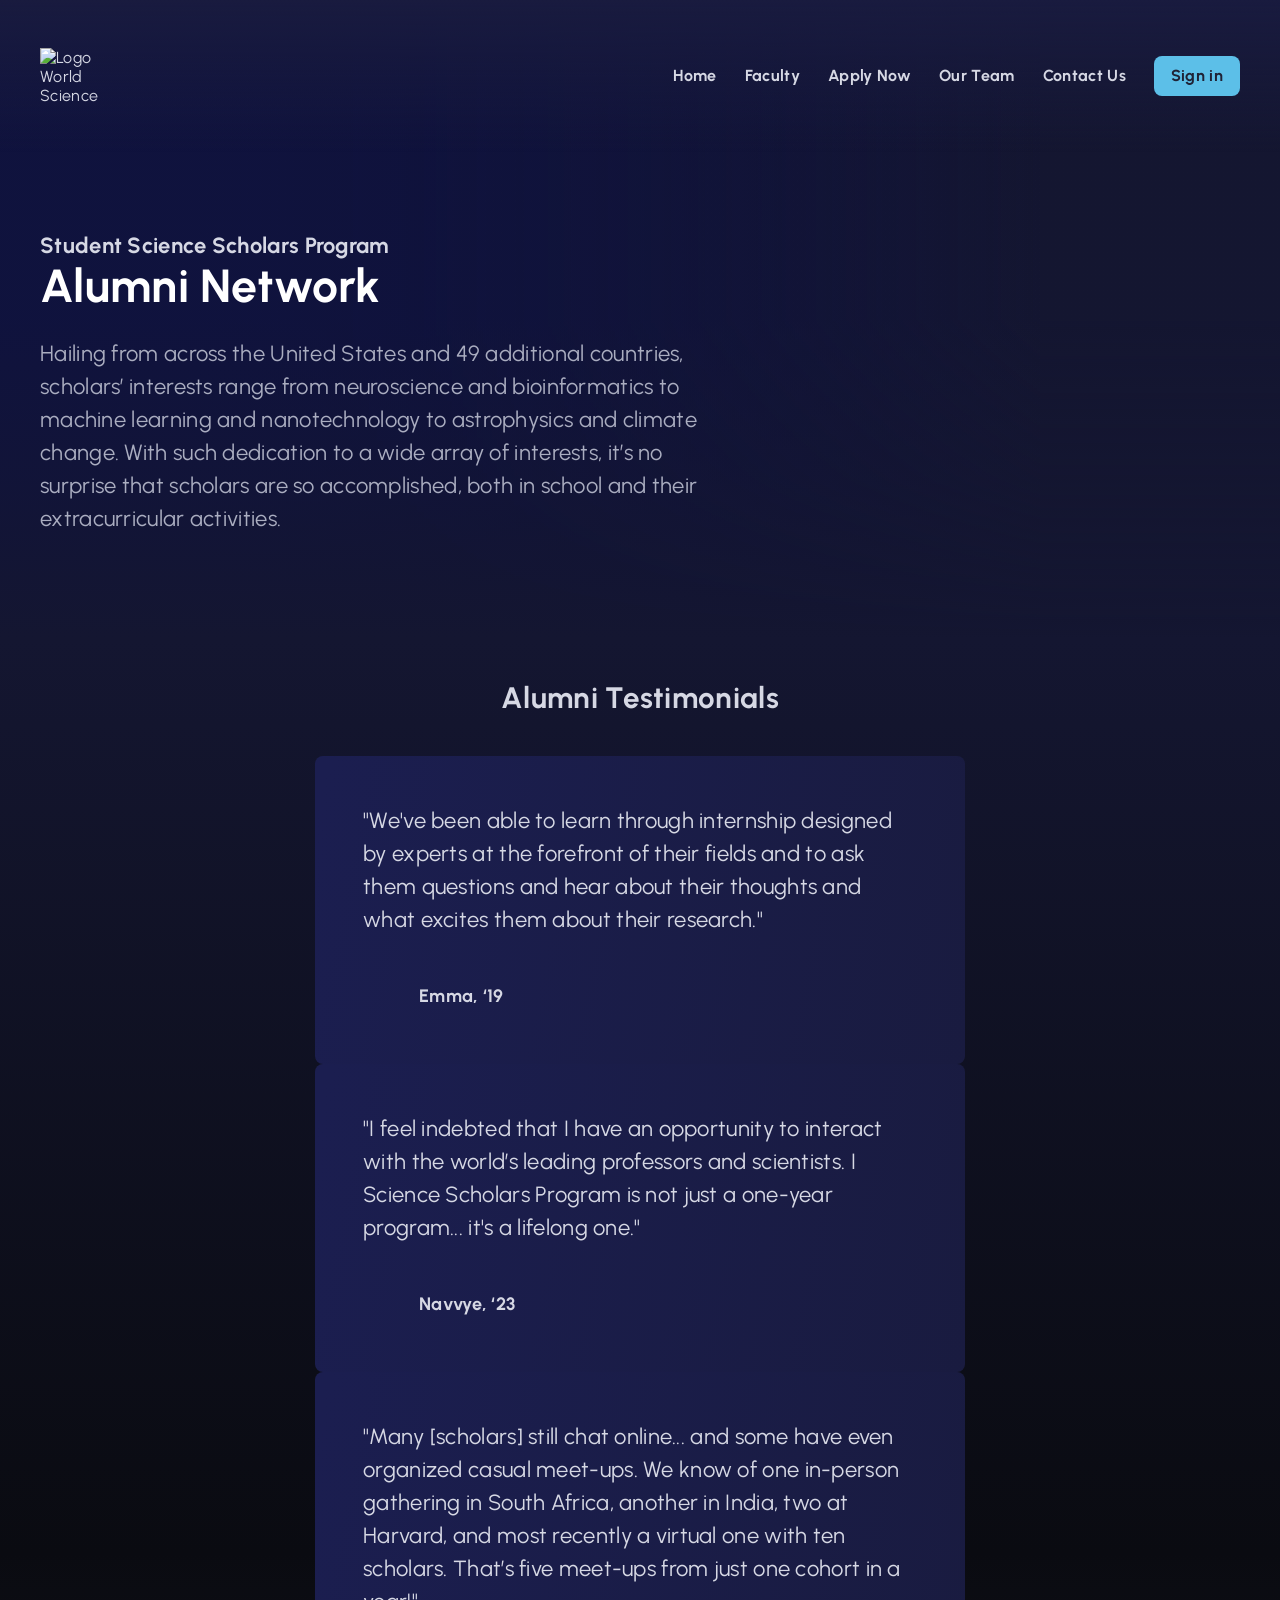
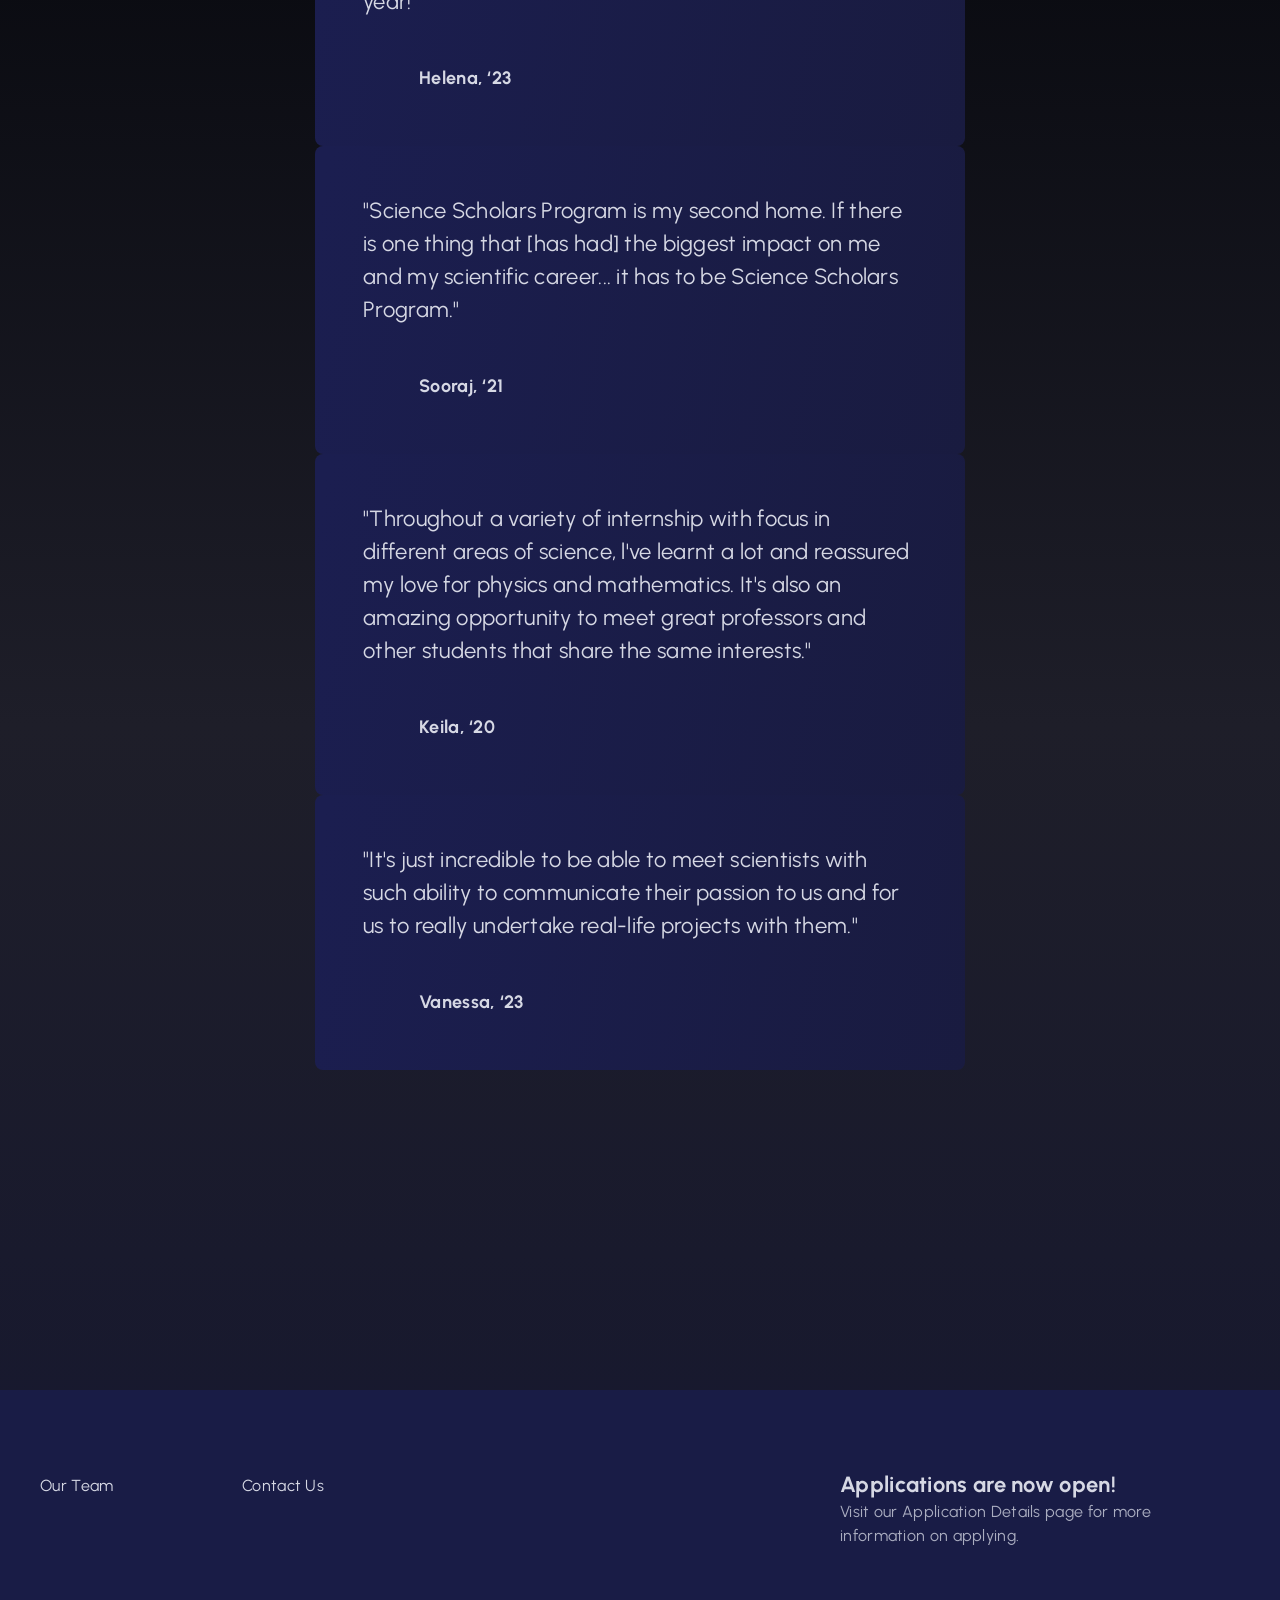
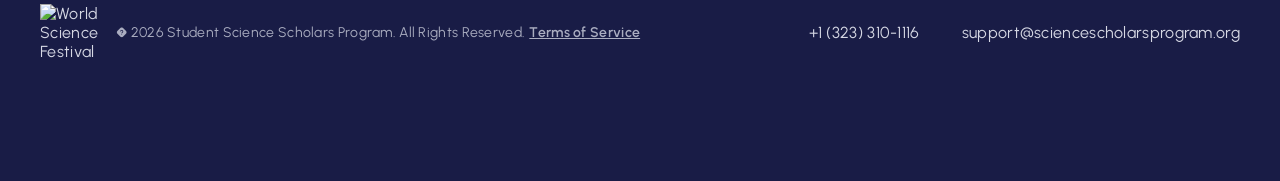
==== commit a9af4423: "Update index.html" ====
--- a/alumni/index.html
+++ b/alumni/index.html
@@ -741,7 +741,7 @@
 									<div class="quote-slide">
 										<div class="quote-slide-ctn">
 											<div class="text">
-												<p>"We've been able to learn through courses designed by experts at the
+												<p>"We've been able to learn through internship designed by experts at the
 													forefront of their fields and to ask them questions and hear about
 													their thoughts and what excites them about their research."</p>
 											</div>
@@ -814,7 +814,7 @@
 									<div class="quote-slide">
 										<div class="quote-slide-ctn">
 											<div class="text">
-												<p>"Throughout a variety of courses with focus in different areas of
+												<p>"Throughout a variety of internship with focus in different areas of
 													science, l've learnt a lot and reassured my love for physics and
 													mathematics. It's also an amazing opportunity to meet great
 													professors and other students that share the same interests."</p>
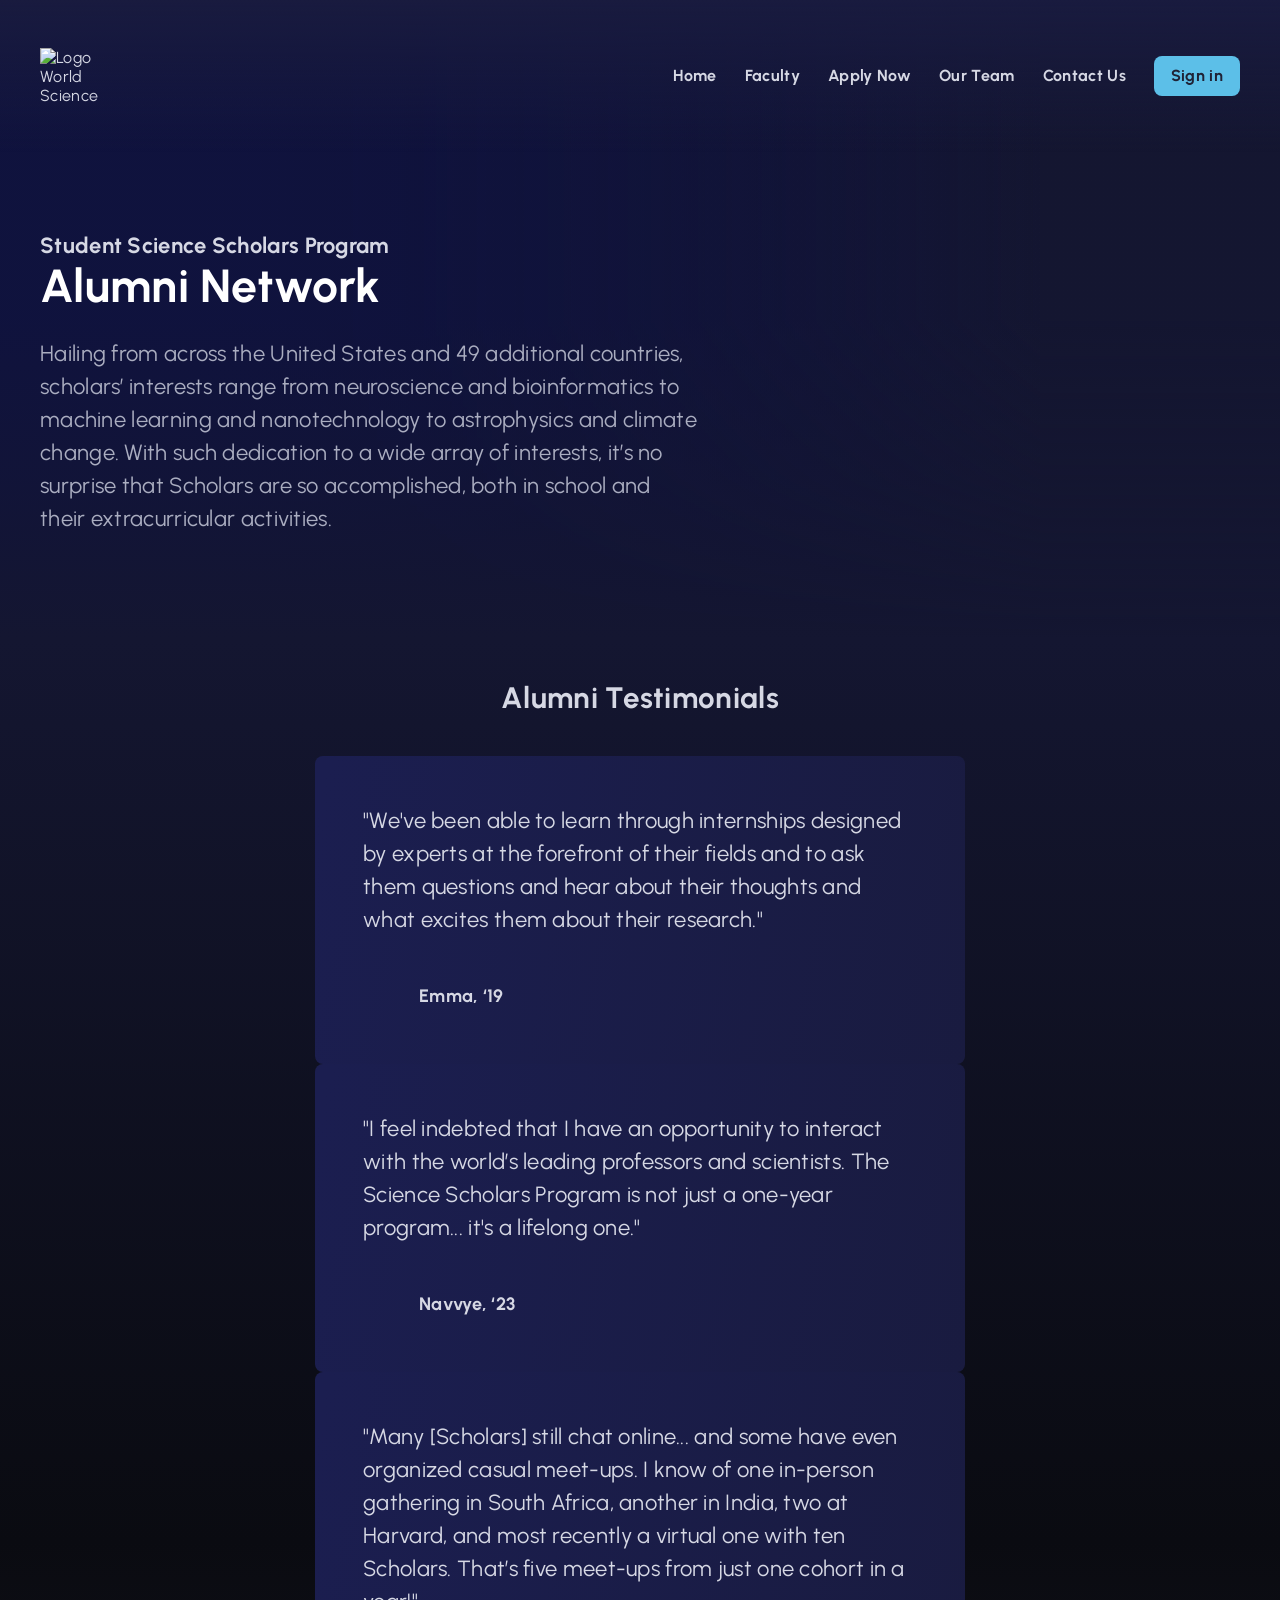
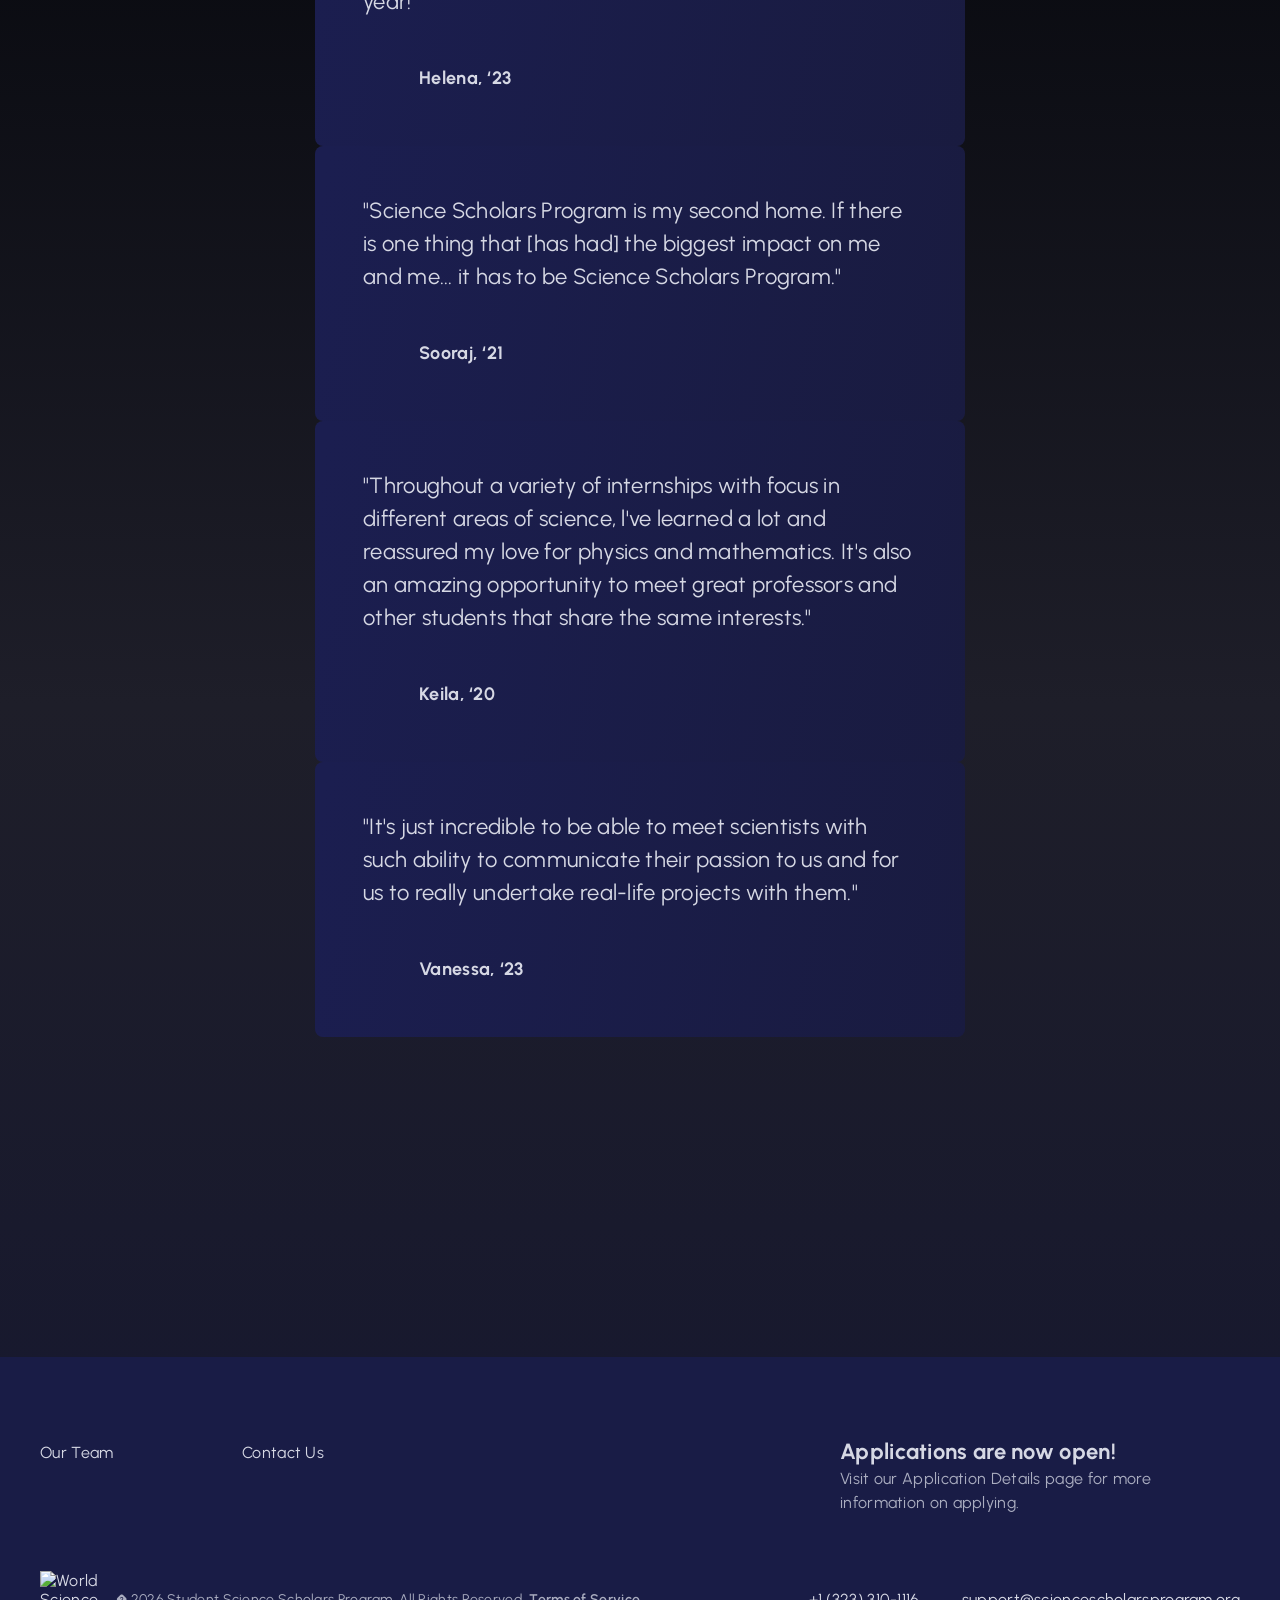
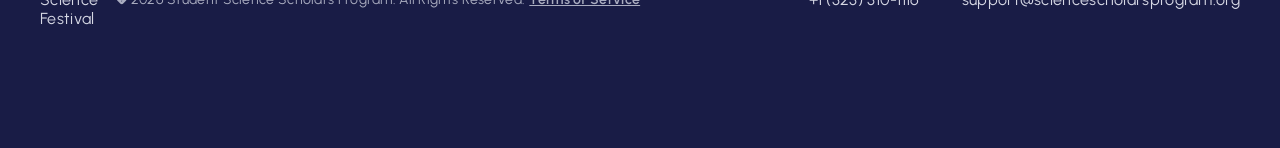
==== commit 1b7858a5: "Update index.html" ====
--- a/alumni/index.html
+++ b/alumni/index.html
@@ -721,7 +721,7 @@
 								<div class="h4">Hailing from across the United States and 49 additional countries,
 									scholars’ interests range from neuroscience and bioinformatics to machine learning
 									and nanotechnology to astrophysics and climate change. With such dedication to a
-									wide array of interests, it’s no surprise that scholars are so accomplished, both in
+									wide array of interests, it’s no surprise that Scholars are so accomplished, both in
 									school and their extracurricular activities.</div>
 							</div>
 						</div>
@@ -741,7 +741,7 @@
 									<div class="quote-slide">
 										<div class="quote-slide-ctn">
 											<div class="text">
-												<p>"We've been able to learn through internship designed by experts at the
+												<p>"We've been able to learn through internships designed by experts at the
 													forefront of their fields and to ask them questions and hear about
 													their thoughts and what excites them about their research."</p>
 											</div>
@@ -760,7 +760,7 @@
 										<div class="quote-slide-ctn">
 											<div class="text">
 												<p>"I feel indebted that I have an opportunity to interact with the
-													world’s leading professors and scientists. I Science Scholars Program is not just a one-year program... it's a lifelong one."</p>
+													world’s leading professors and scientists. The Science Scholars Program is not just a one-year program... it's a lifelong one."</p>
 											</div>
 											<div class="ts-speaker">
 												<div class="ts-speaker-img">
@@ -776,10 +776,10 @@
 									<div class="quote-slide">
 										<div class="quote-slide-ctn">
 											<div class="text">
-												<p>"Many [scholars] still chat online... and some have even organized
-													casual meet-ups. We know of one in-person gathering in South Africa,
+												<p>"Many [Scholars] still chat online... and some have even organized
+													casual meet-ups. I know of one in-person gathering in South Africa,
 													another in India, two at Harvard, and most recently a virtual one
-													with ten scholars. That’s five meet-ups from just one cohort in a
+													with ten Scholars. That’s five meet-ups from just one cohort in a
 													year!"</p>
 											</div>
 											<div class="ts-speaker">
@@ -797,7 +797,7 @@
 										<div class="quote-slide-ctn">
 											<div class="text">
 												<p>"Science Scholars Program is my second home. If there is one thing that
-													[has had] the biggest impact on me and my scientific career... it
+													[has had] the biggest impact on me and me... it
 													has to be Science Scholars Program."</p>
 											</div>
 											<div class="ts-speaker">
@@ -814,8 +814,8 @@
 									<div class="quote-slide">
 										<div class="quote-slide-ctn">
 											<div class="text">
-												<p>"Throughout a variety of internship with focus in different areas of
-													science, l've learnt a lot and reassured my love for physics and
+												<p>"Throughout a variety of internships with focus in different areas of
+													science, l've learned a lot and reassured my love for physics and
 													mathematics. It's also an amazing opportunity to meet great
 													professors and other students that share the same interests."</p>
 											</div>
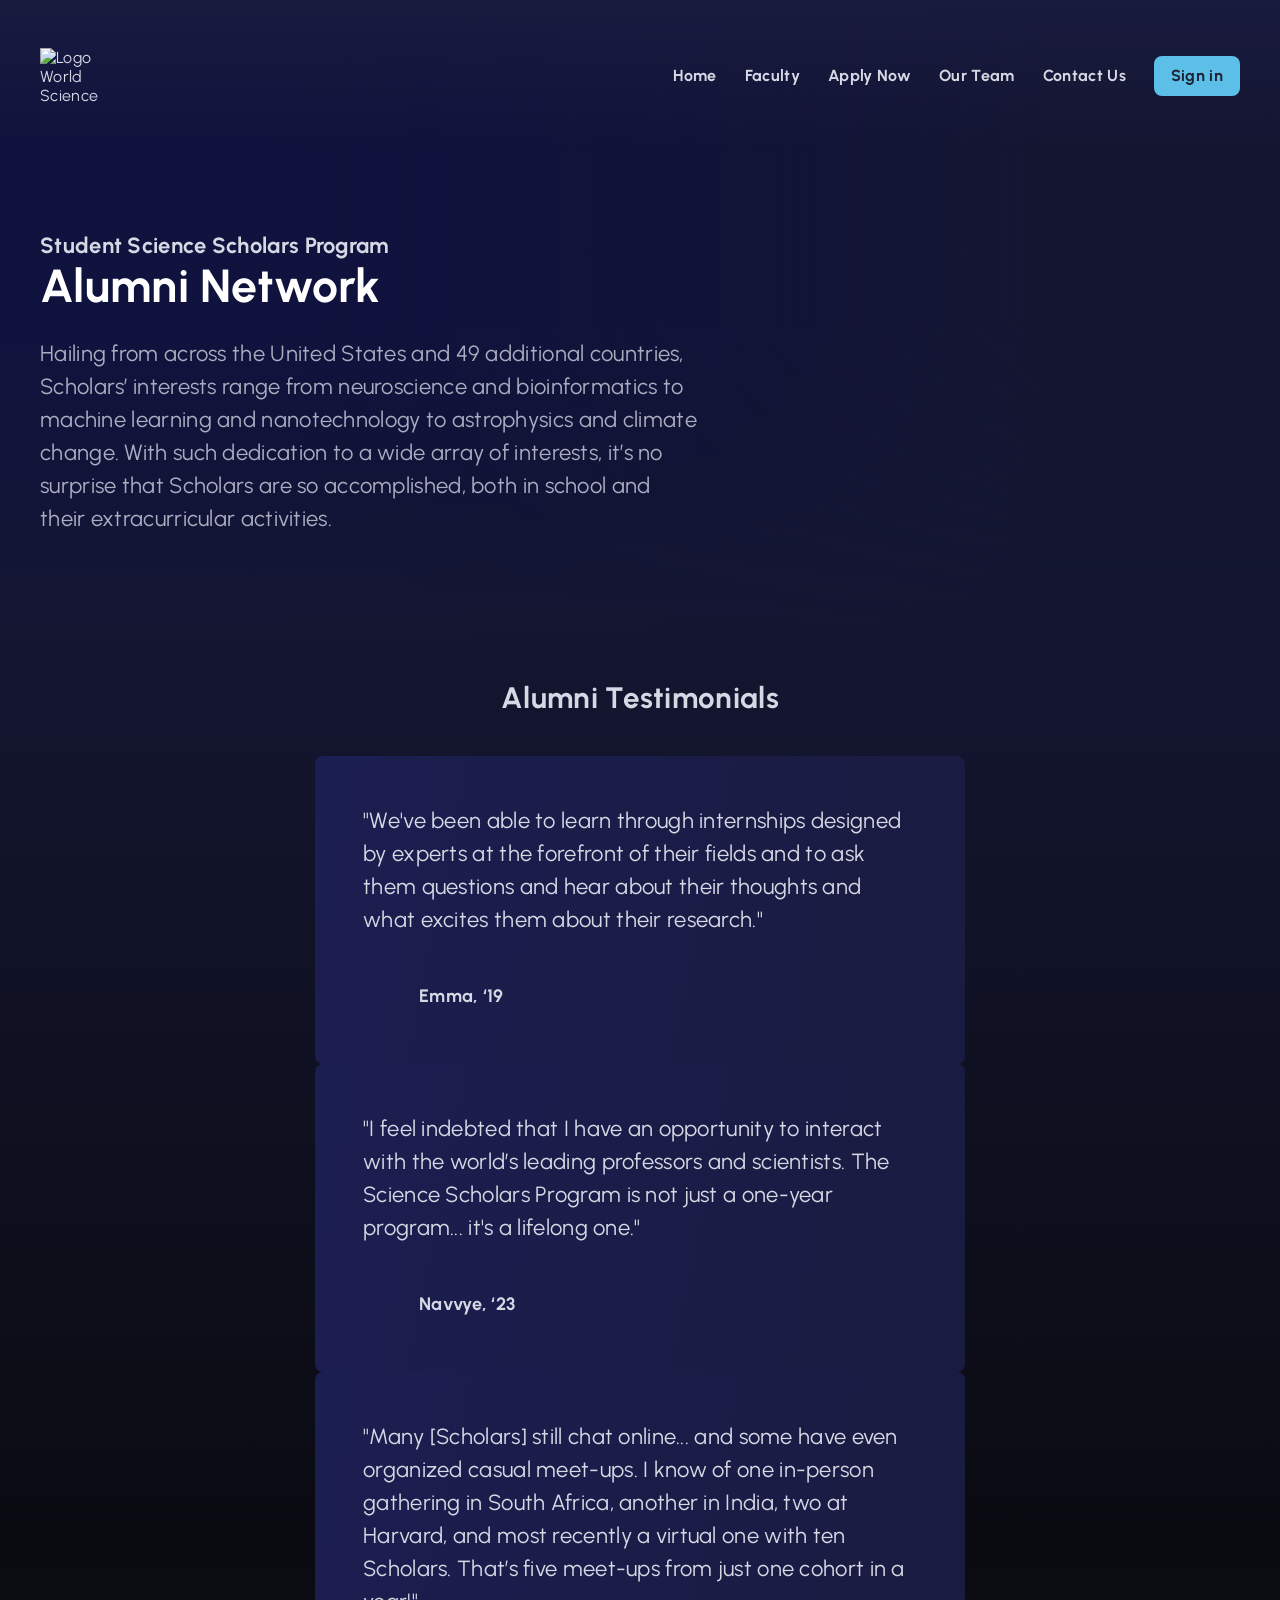
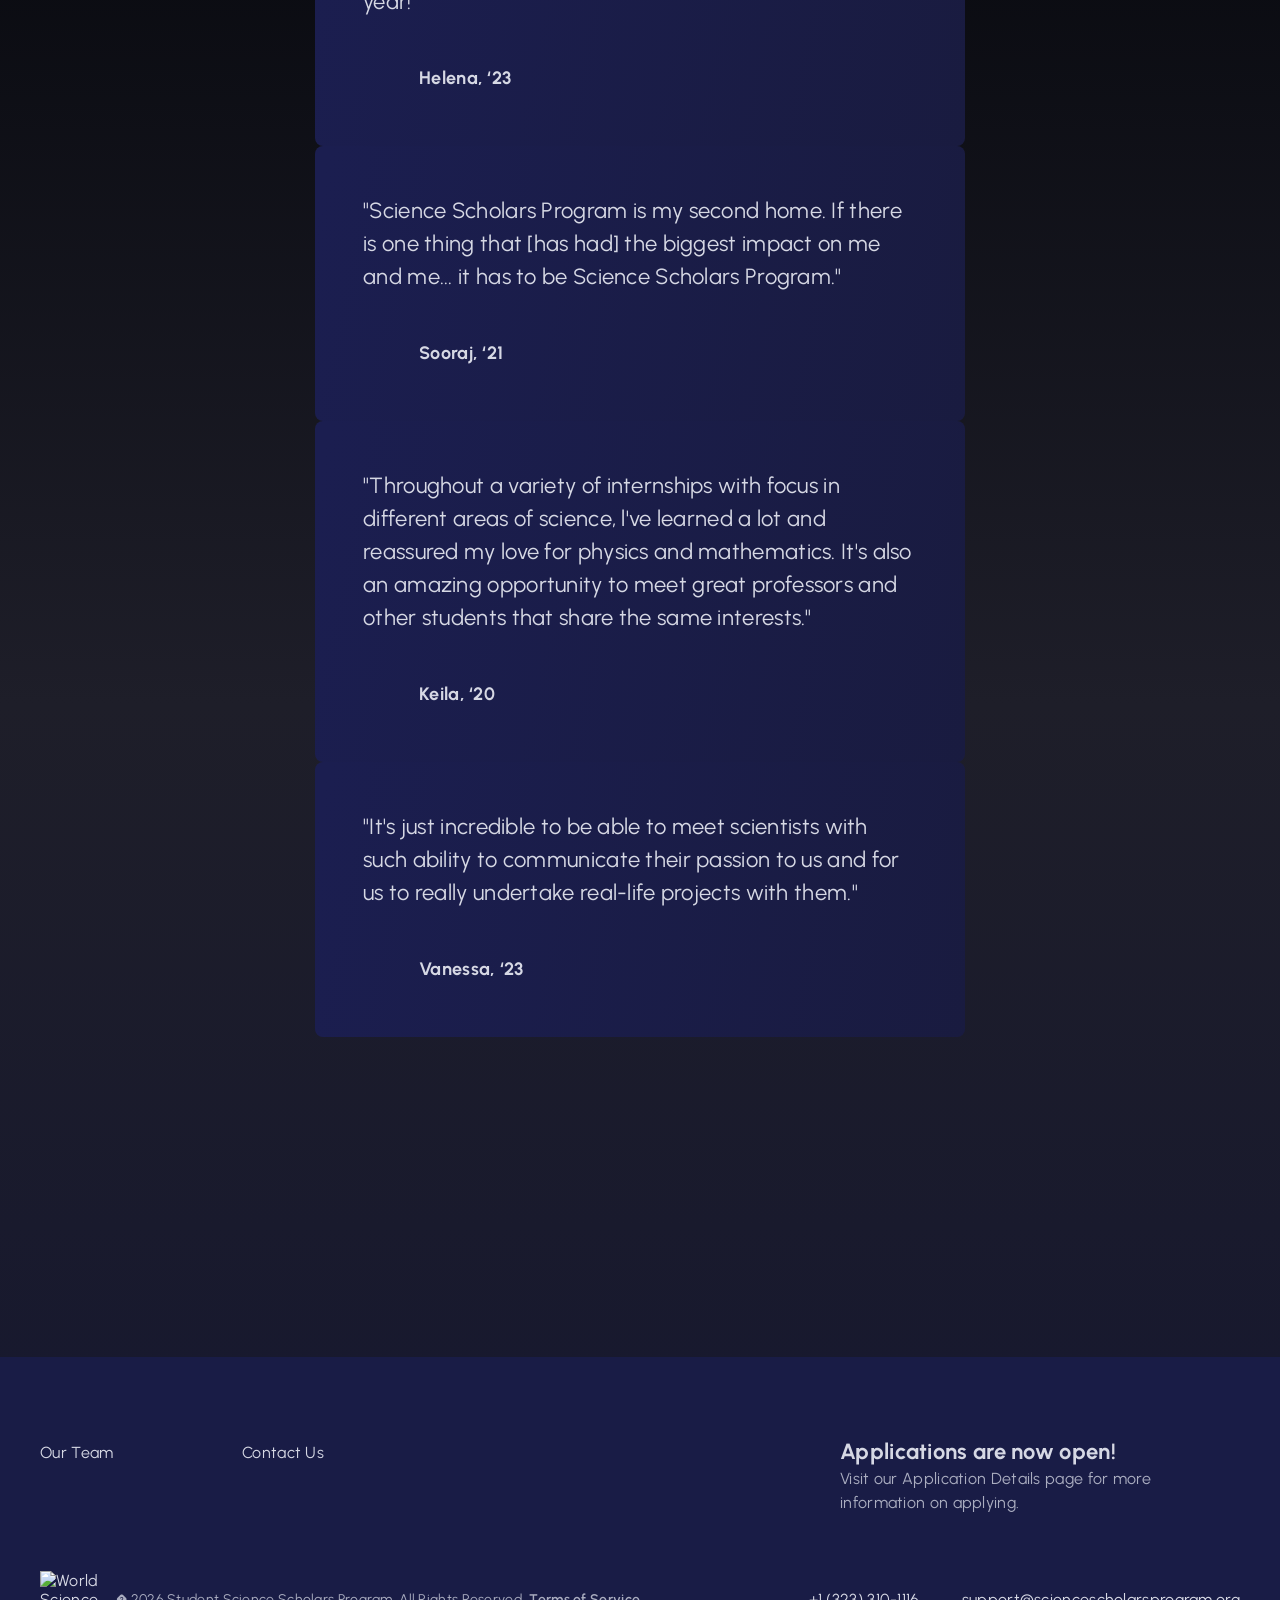
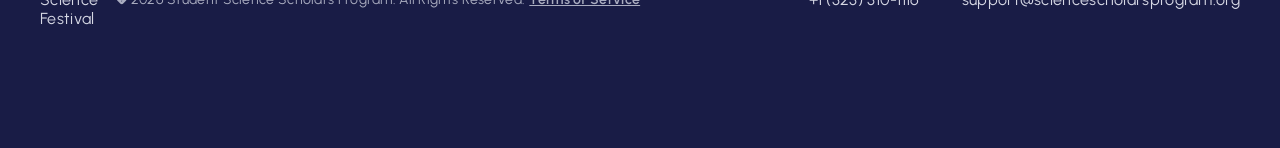
==== commit 840a39b6: "Fix capitalization of 'Scholars' in alumni index" ====
--- a/alumni/index.html
+++ b/alumni/index.html
@@ -719,7 +719,7 @@
 								<label>Student Science Scholars Program</label>
 								<h1>Alumni Network</h1>
 								<div class="h4">Hailing from across the United States and 49 additional countries,
-									scholars’ interests range from neuroscience and bioinformatics to machine learning
+									Scholars’ interests range from neuroscience and bioinformatics to machine learning
 									and nanotechnology to astrophysics and climate change. With such dedication to a
 									wide array of interests, it’s no surprise that Scholars are so accomplished, both in
 									school and their extracurricular activities.</div>
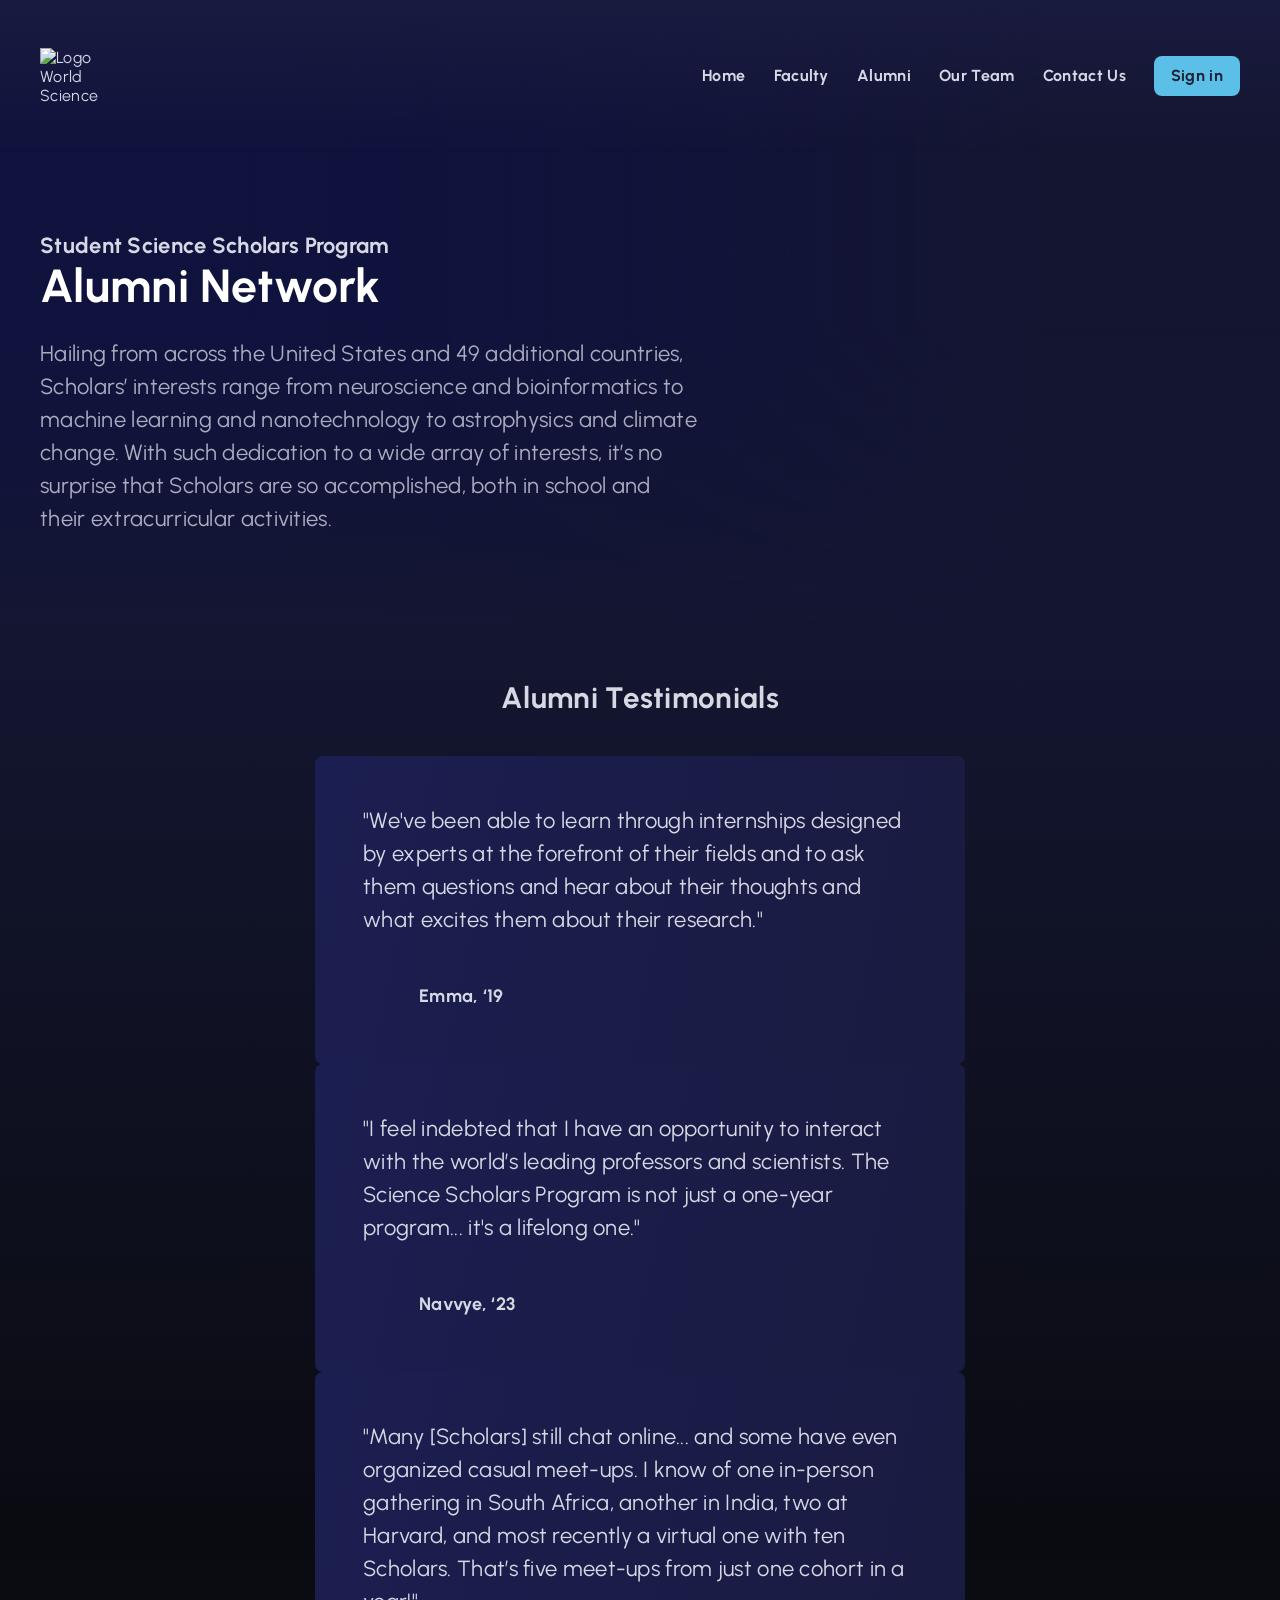
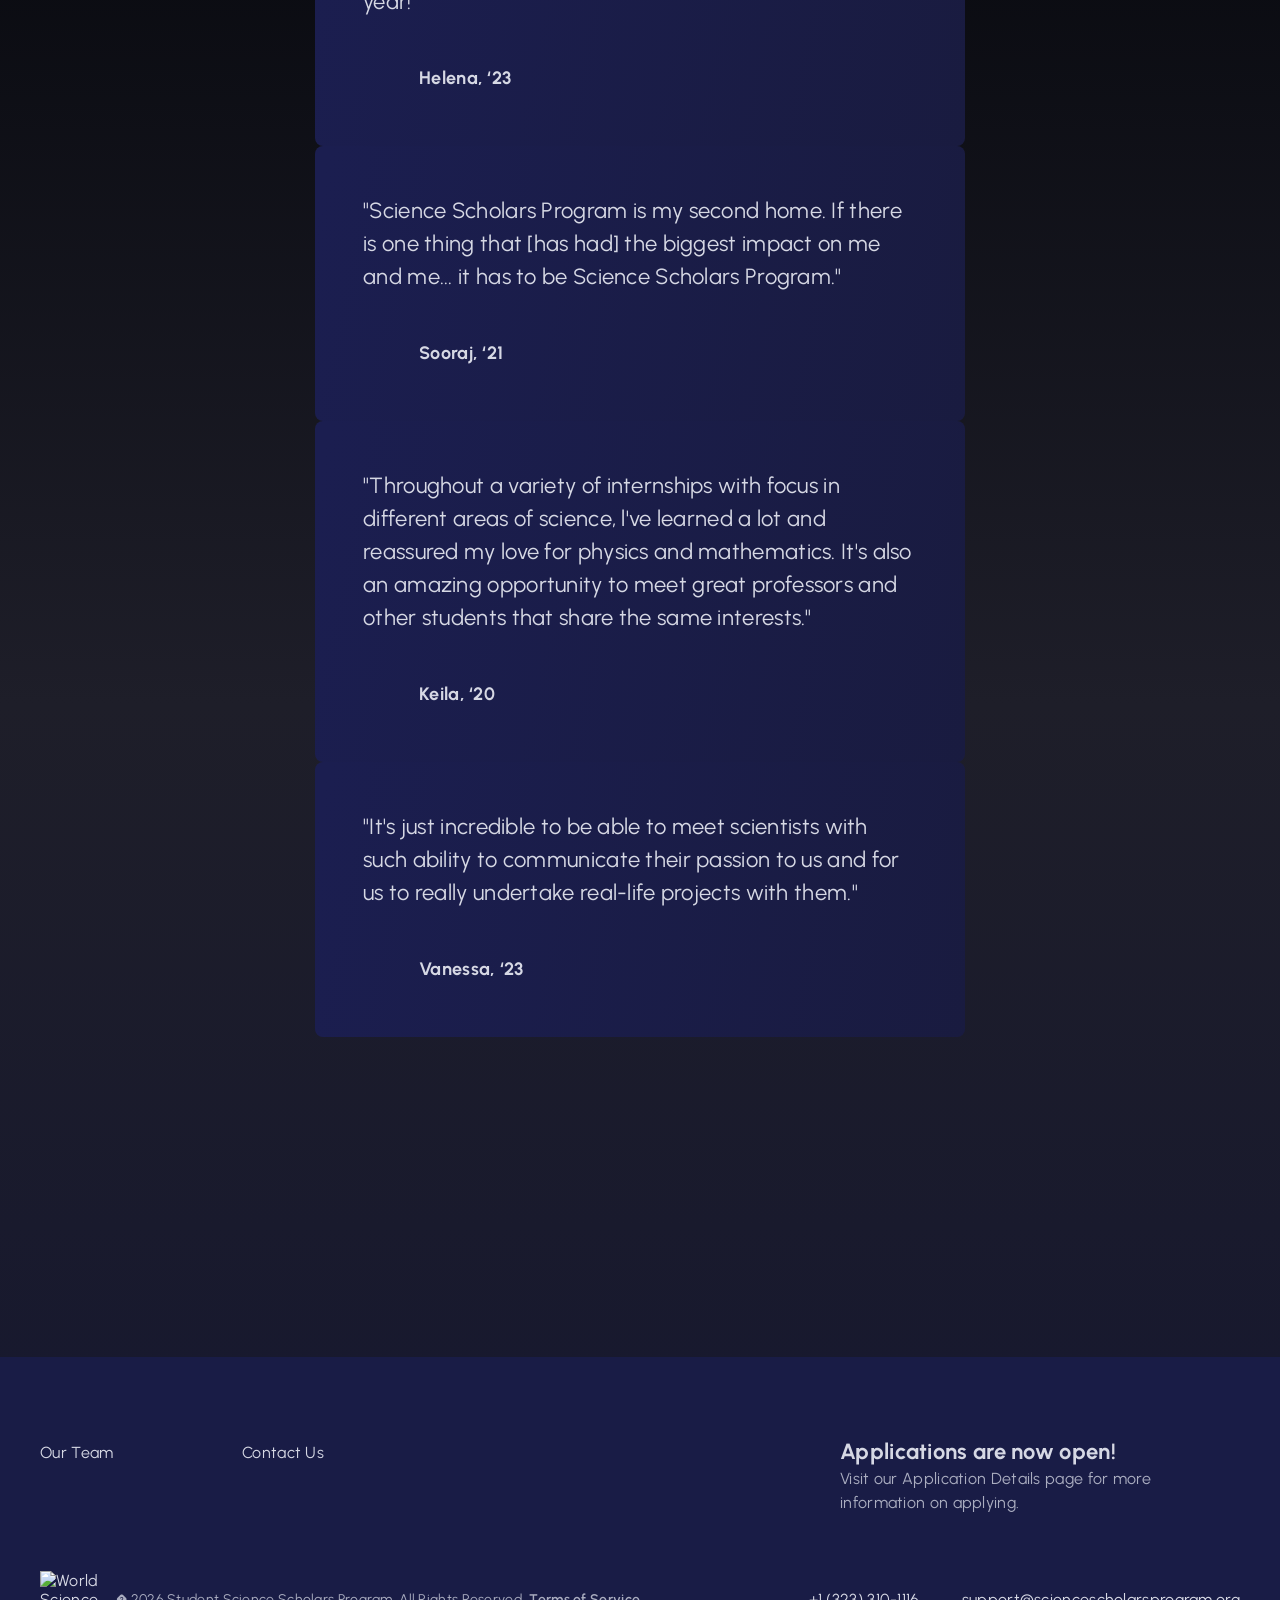
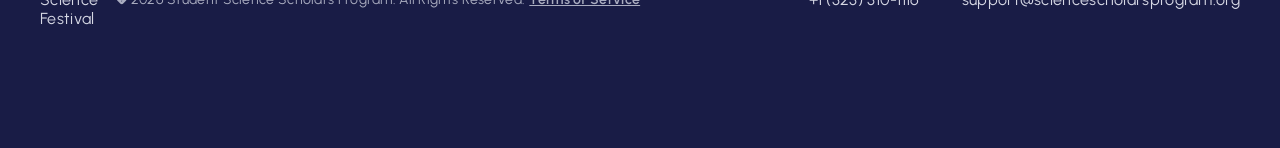
==== commit 75882046: "Update index.html" ====
--- a/alumni/index.html
+++ b/alumni/index.html
@@ -668,8 +668,8 @@
 									</li>
 
 
-									<li class="menu-item page-id-524 single"><a href="../application-details"
-											data-target="single">Apply Now</a></li>
+									<li class="menu-item page-id-524 single"><a href="../alumni"
+											data-target="single">Alumni</a></li>
 
 									<li class="menu-item page-id-802 single"><a href="../our-team"
 											data-target="single">Our Team</a>
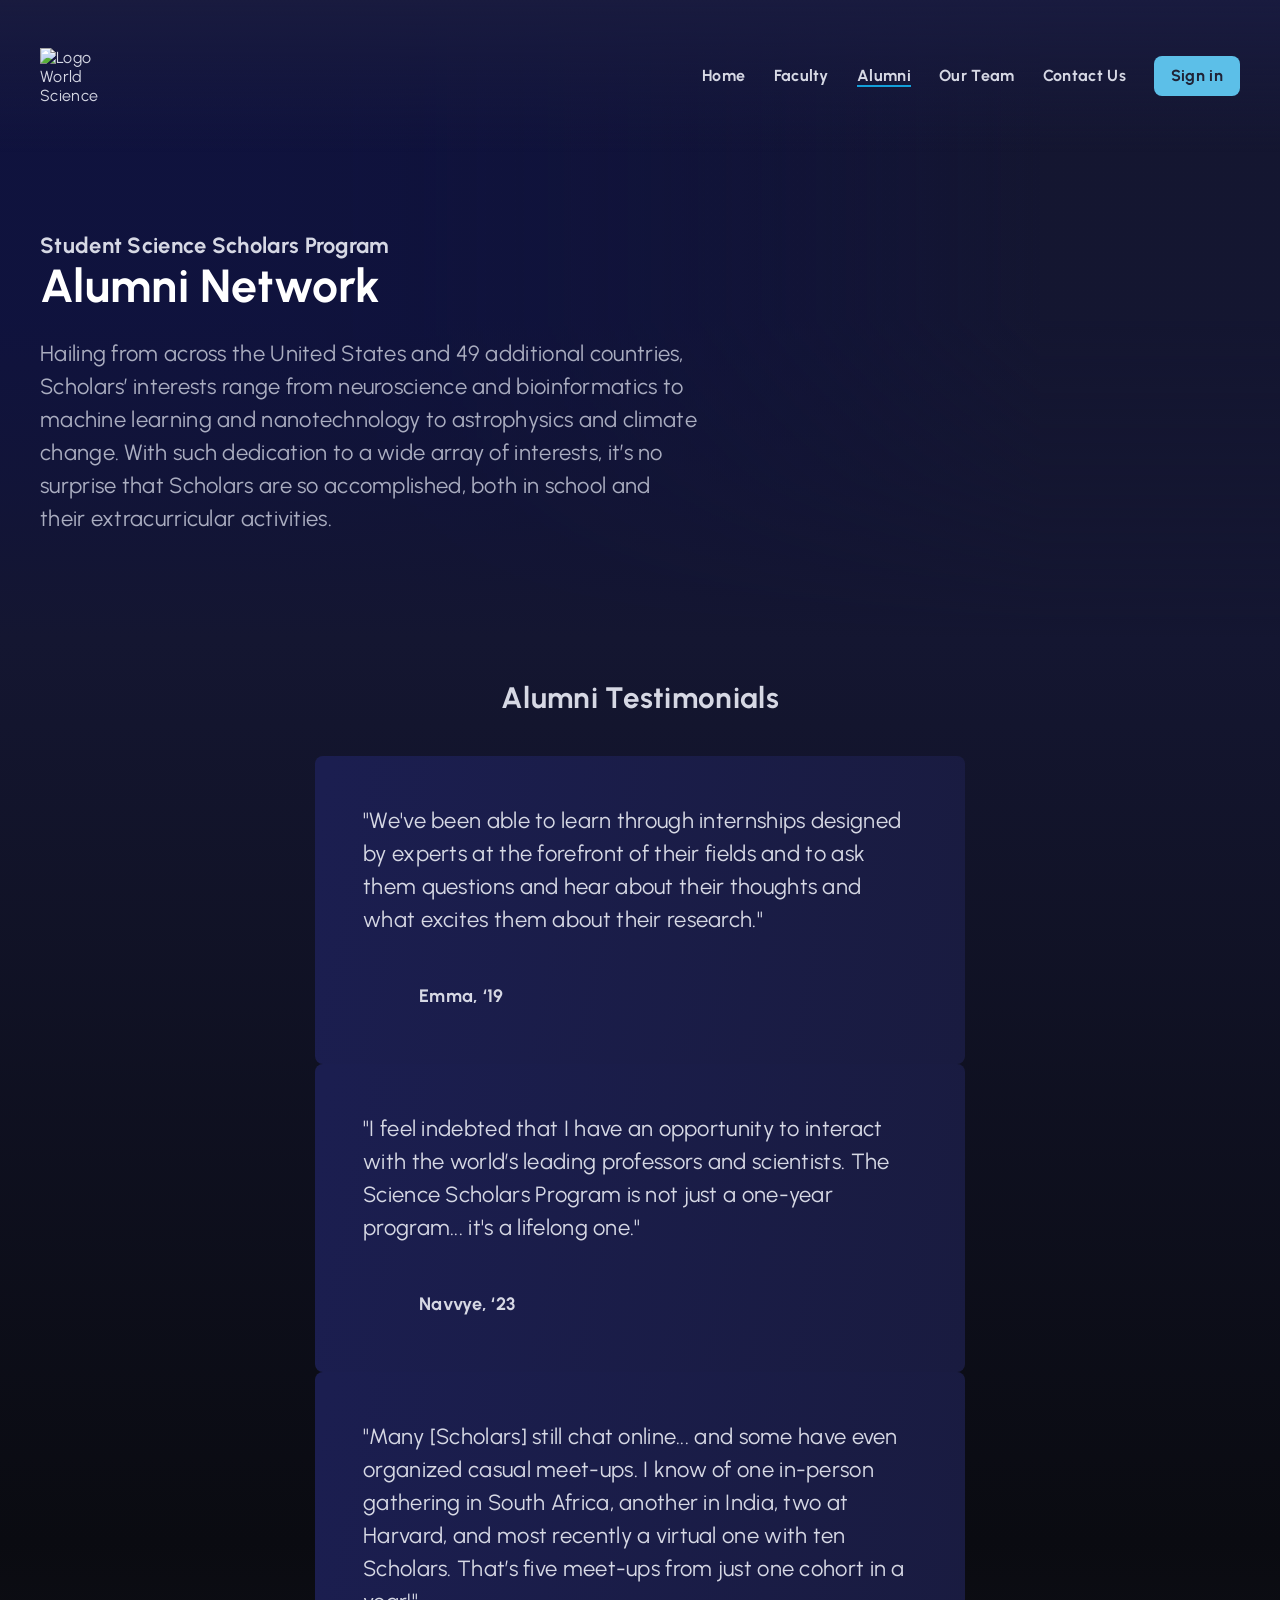
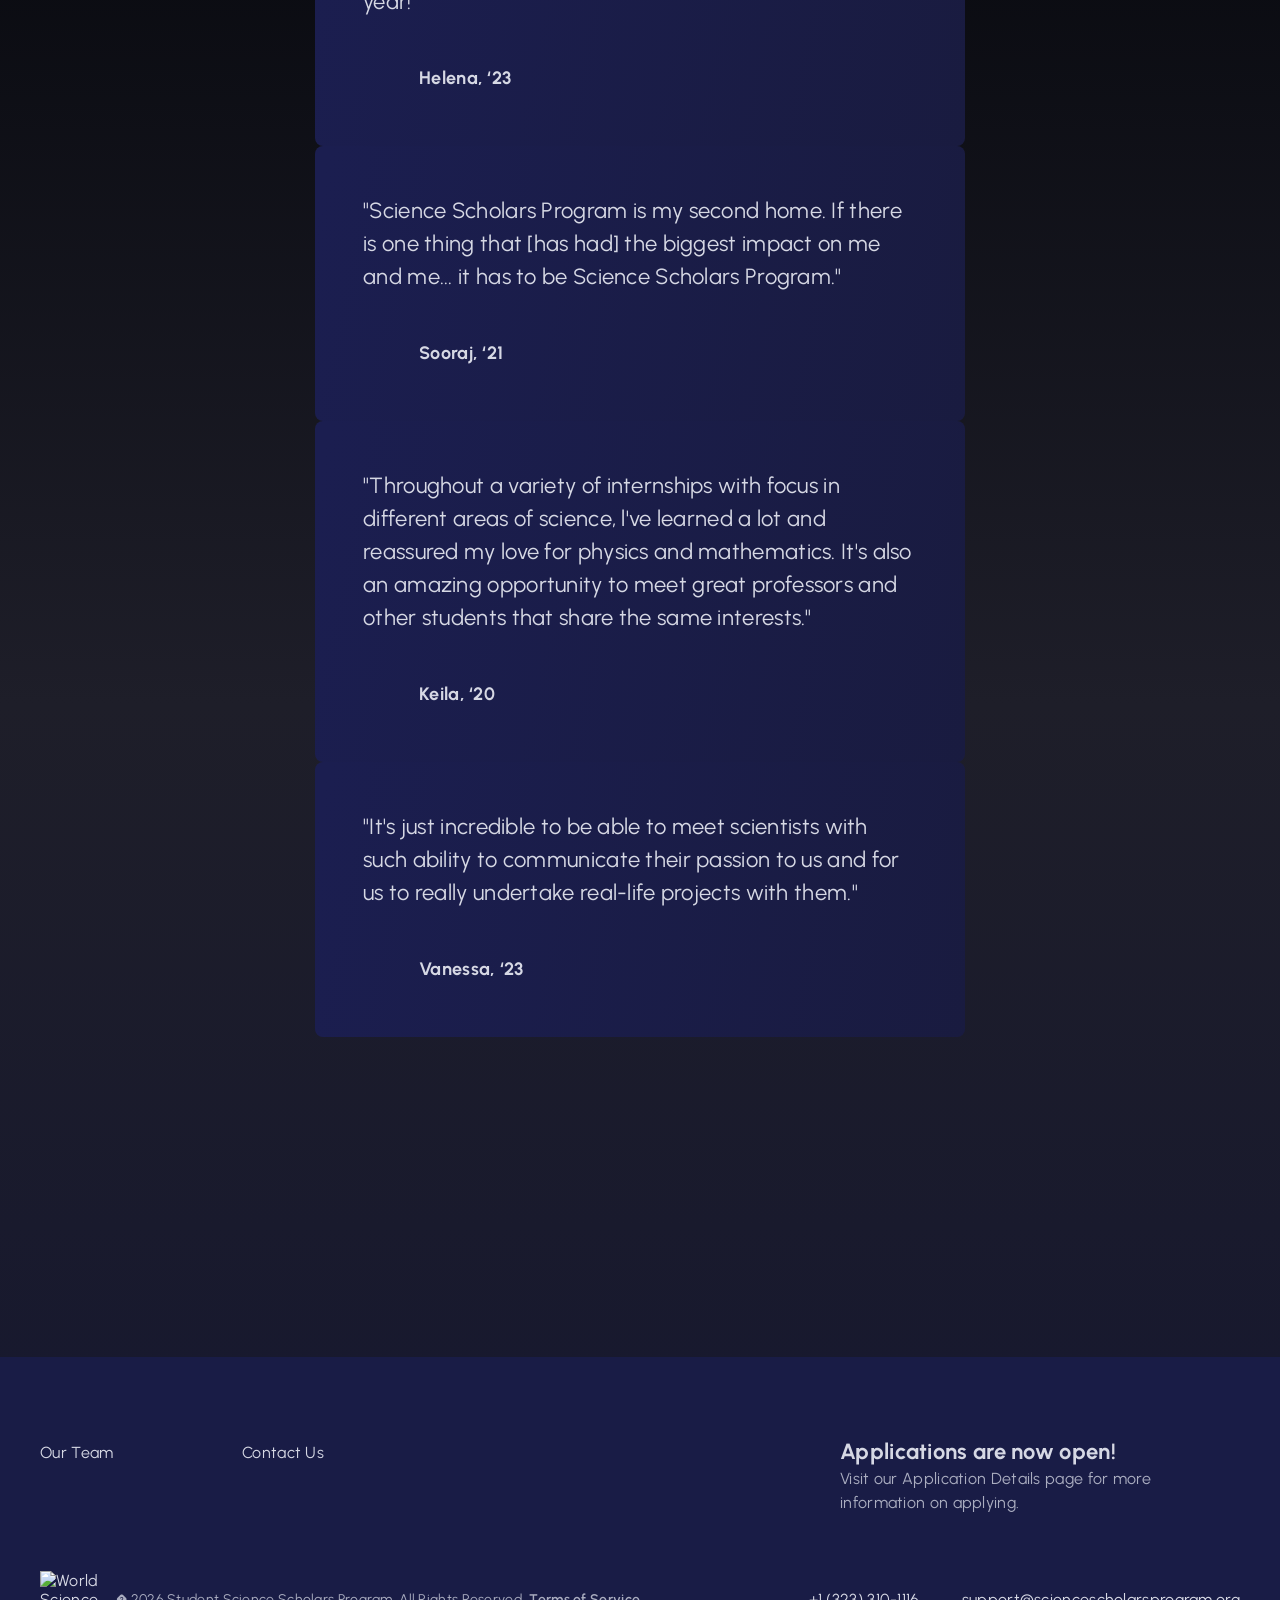
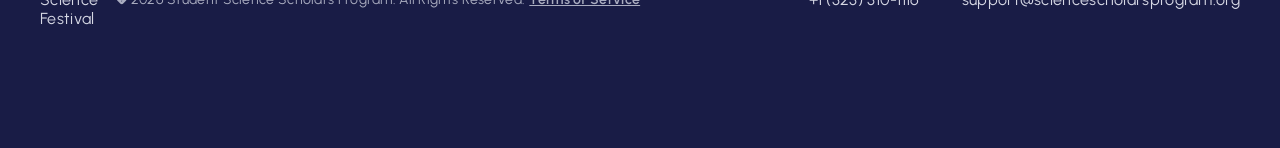
==== commit 1af0c57d: "Update index.html" ====
--- a/alumni/index.html
+++ b/alumni/index.html
@@ -668,7 +668,7 @@
 									</li>
 
 
-									<li class="menu-item page-id-524 single"><a href="../alumni"
+									<li class="menu-item page-id-524 current-menu-item active single"><a href="../alumni"
 											data-target="single">Alumni</a></li>
 
 									<li class="menu-item page-id-802 single"><a href="../our-team"
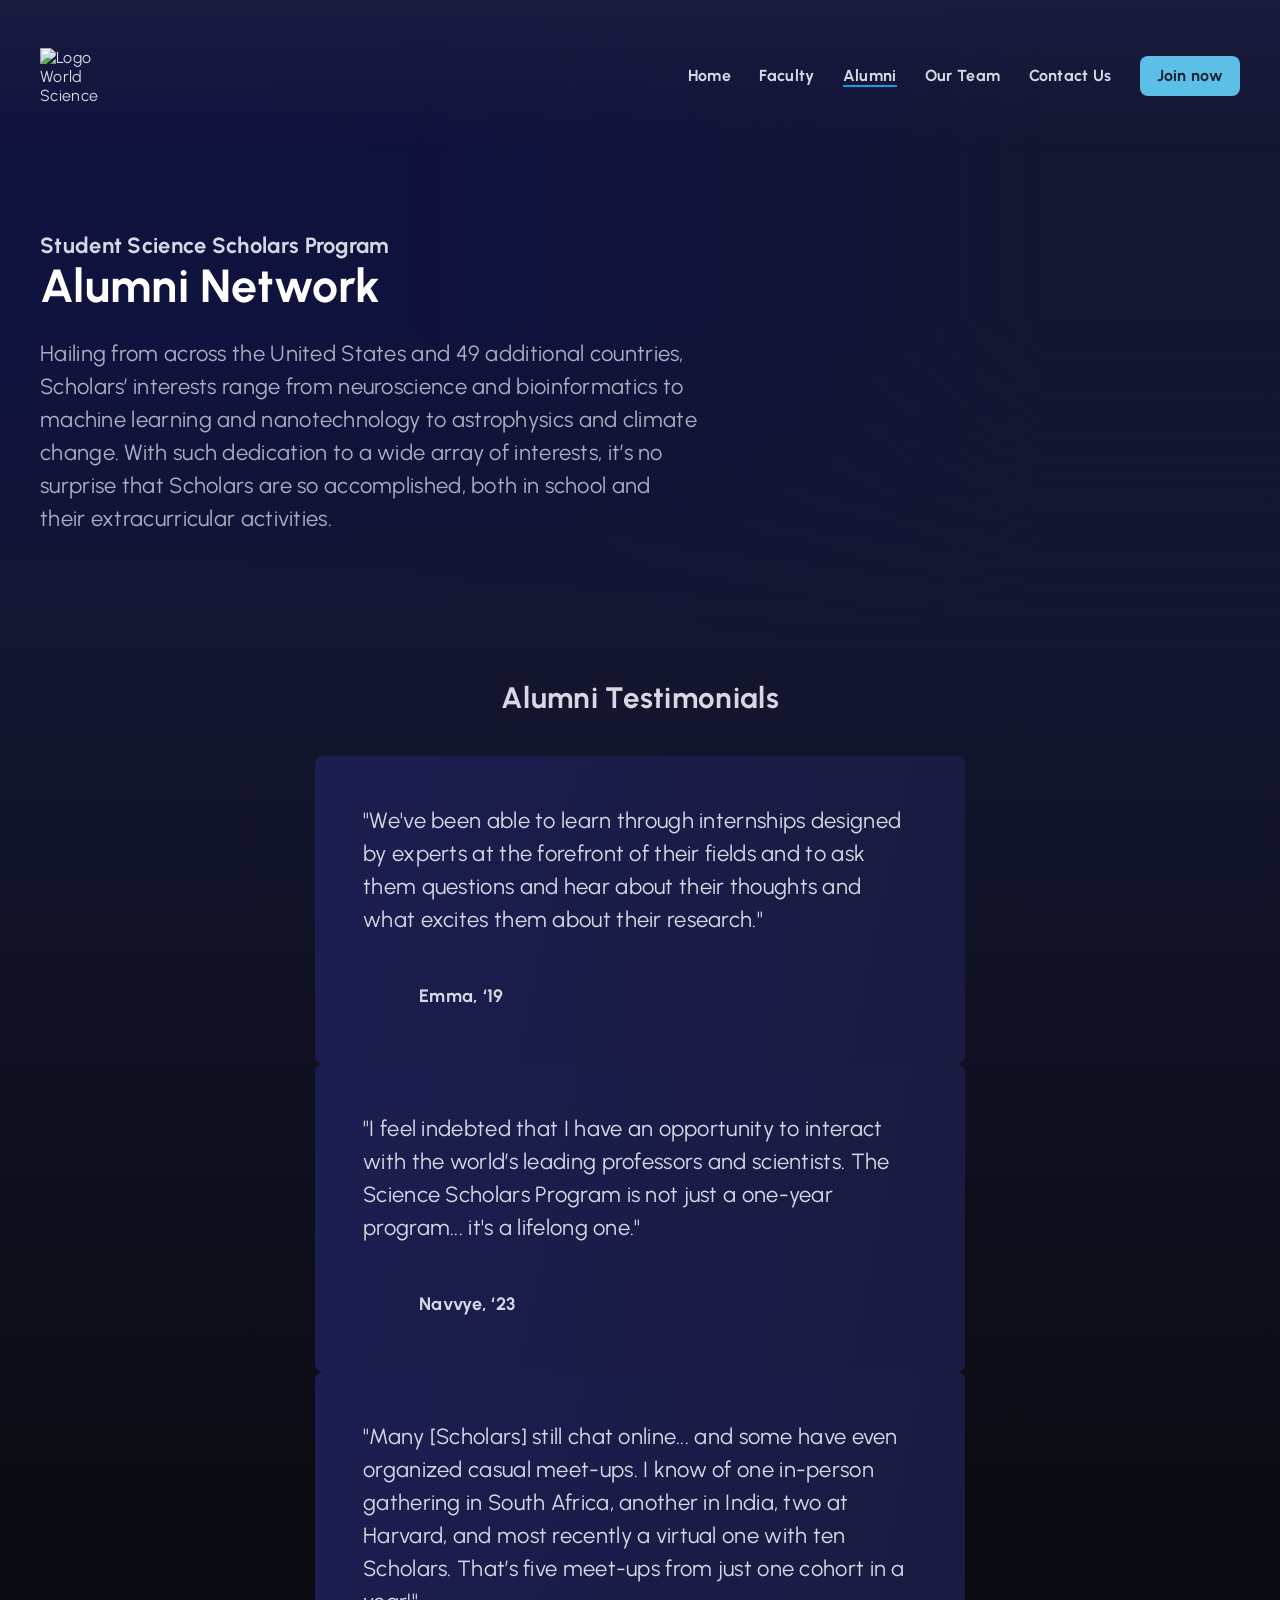
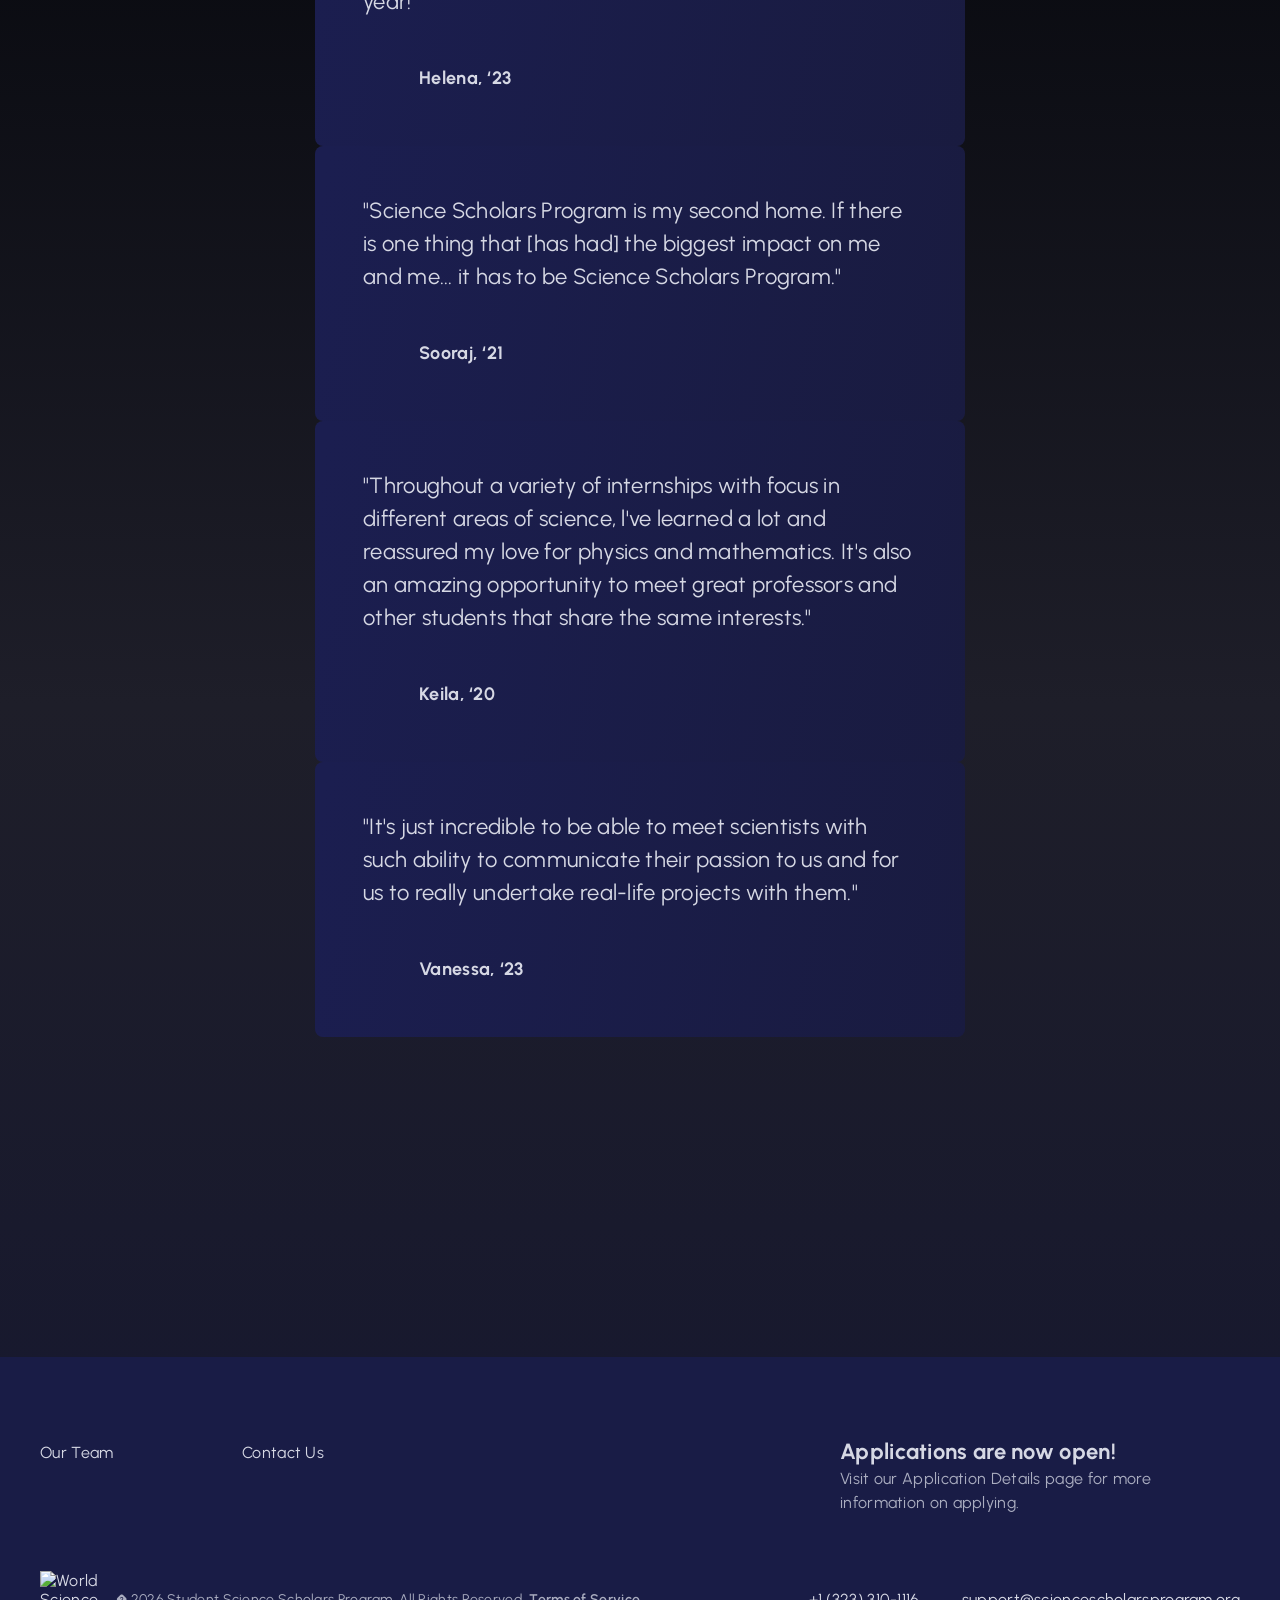
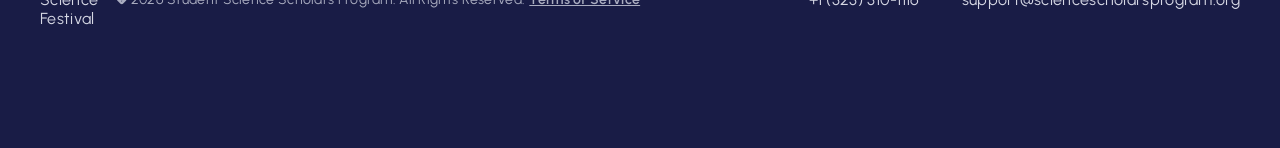
==== commit 6d6647f0: "Replace sign-in link with join now link" ====
--- a/alumni/index.html
+++ b/alumni/index.html
@@ -684,9 +684,9 @@
 
 							</nav>
 							<div class="nav-ctas">
-								<a class="lw-sso-link btn small btn-primary"
-									href="https://gfq7sCSwoOxi.com/wp-login.php?redirect_to=https://gfq7sCSwoOxi.com/world-science-scholars-program/alumni-network">Sign
-									in</a>
+                                <a class="lw-sso-link btn small btn-primary" href="../application-details">Join
+                                    now
+                                </a>
 							</div>
 						</div>
 
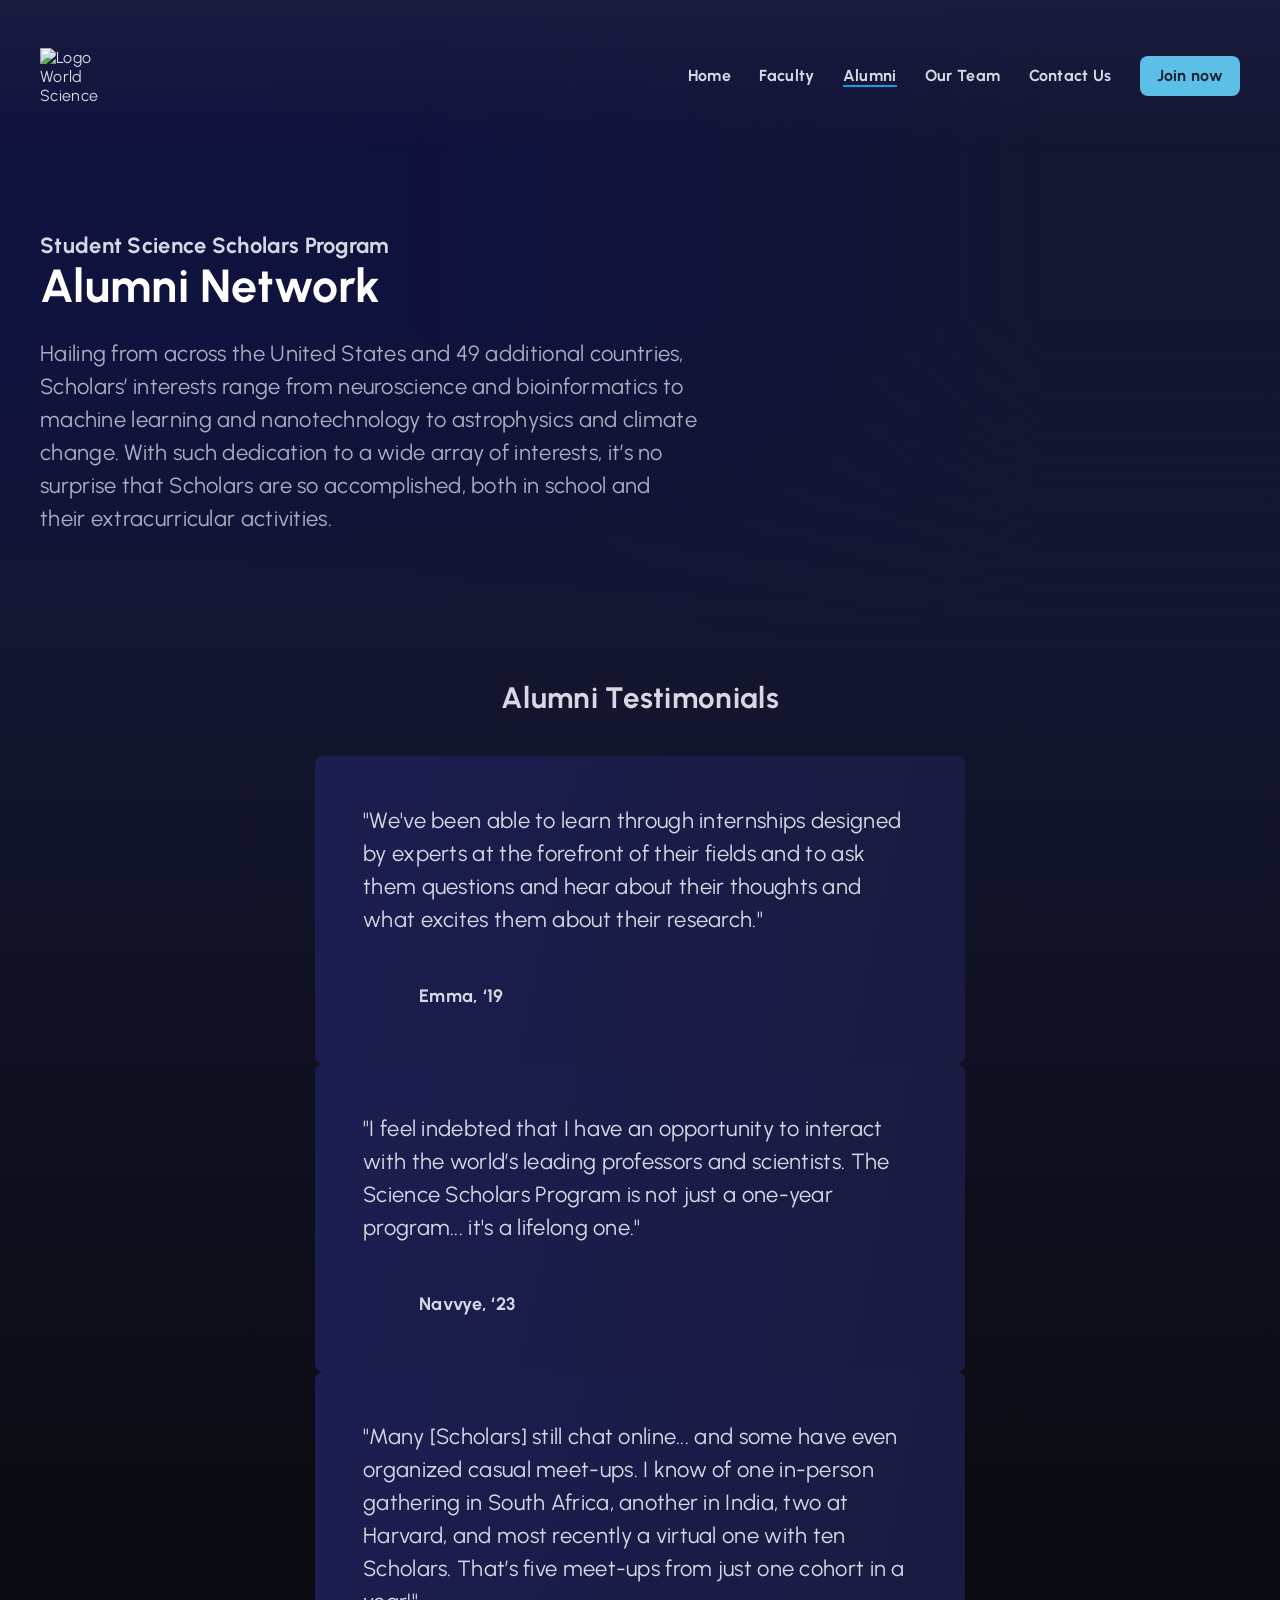
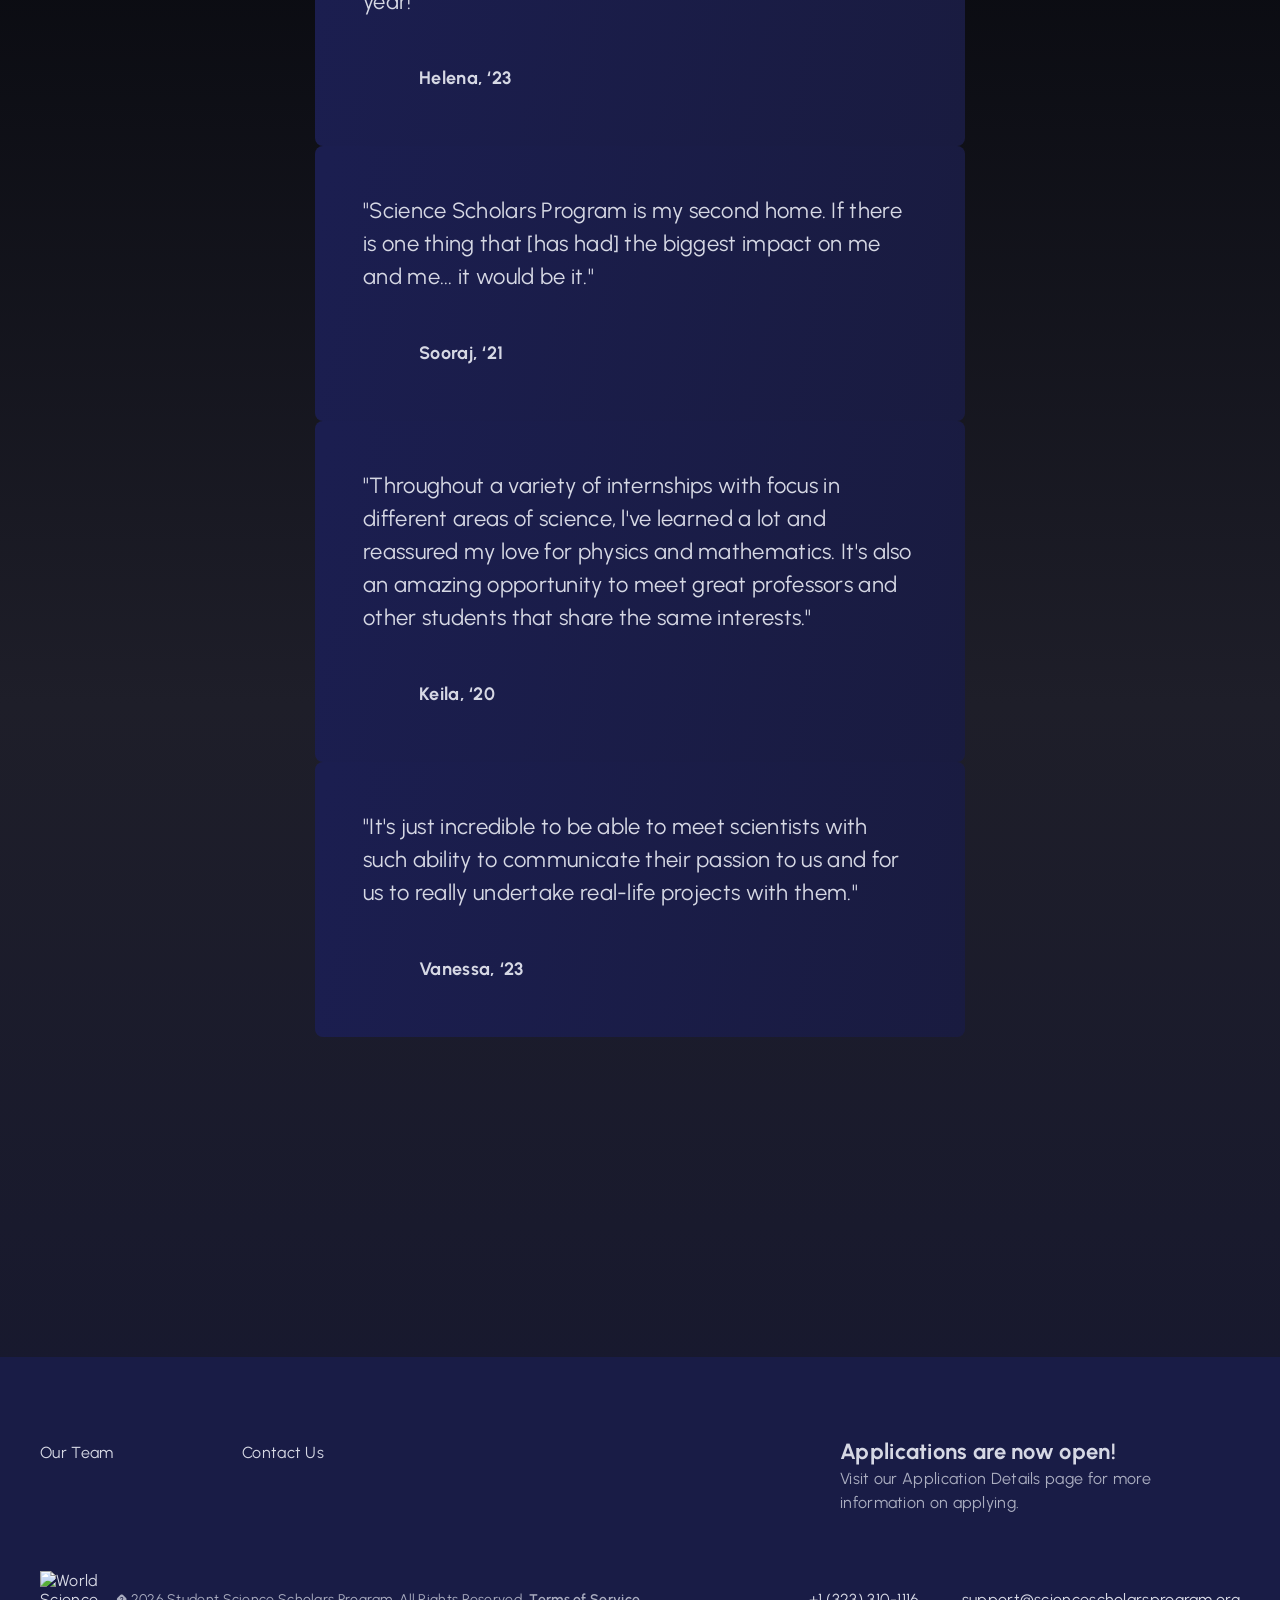
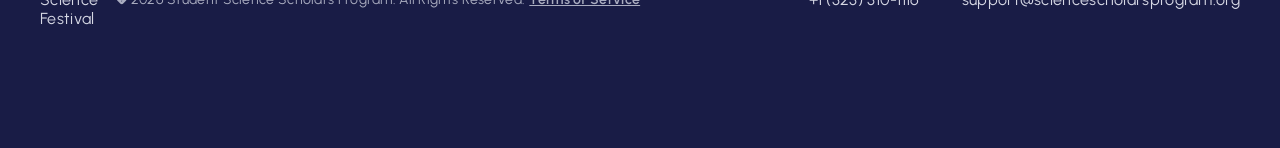
==== commit d55368b4: "Update index.html" ====
--- a/alumni/index.html
+++ b/alumni/index.html
@@ -798,7 +798,7 @@
 											<div class="text">
 												<p>"Science Scholars Program is my second home. If there is one thing that
 													[has had] the biggest impact on me and me... it
-													has to be Science Scholars Program."</p>
+													would be it."</p>
 											</div>
 											<div class="ts-speaker">
 												<div class="ts-speaker-img">
